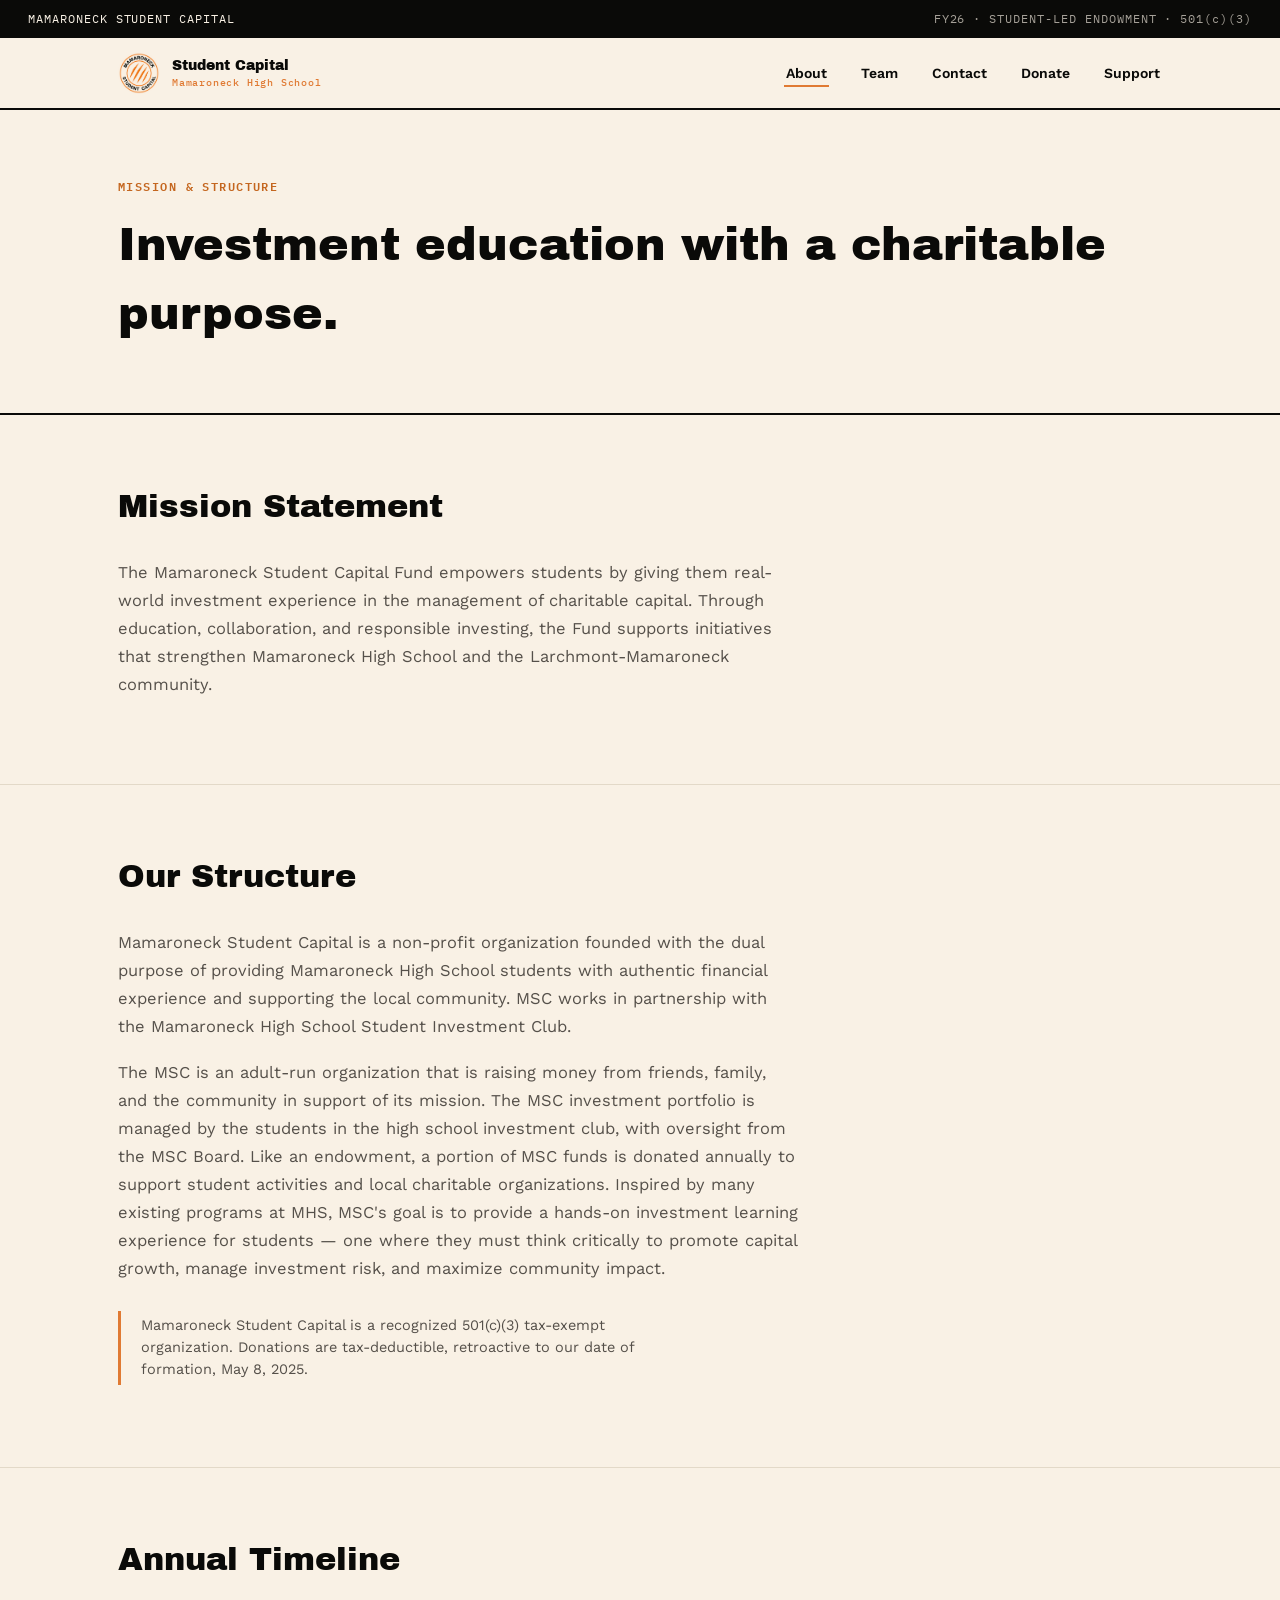
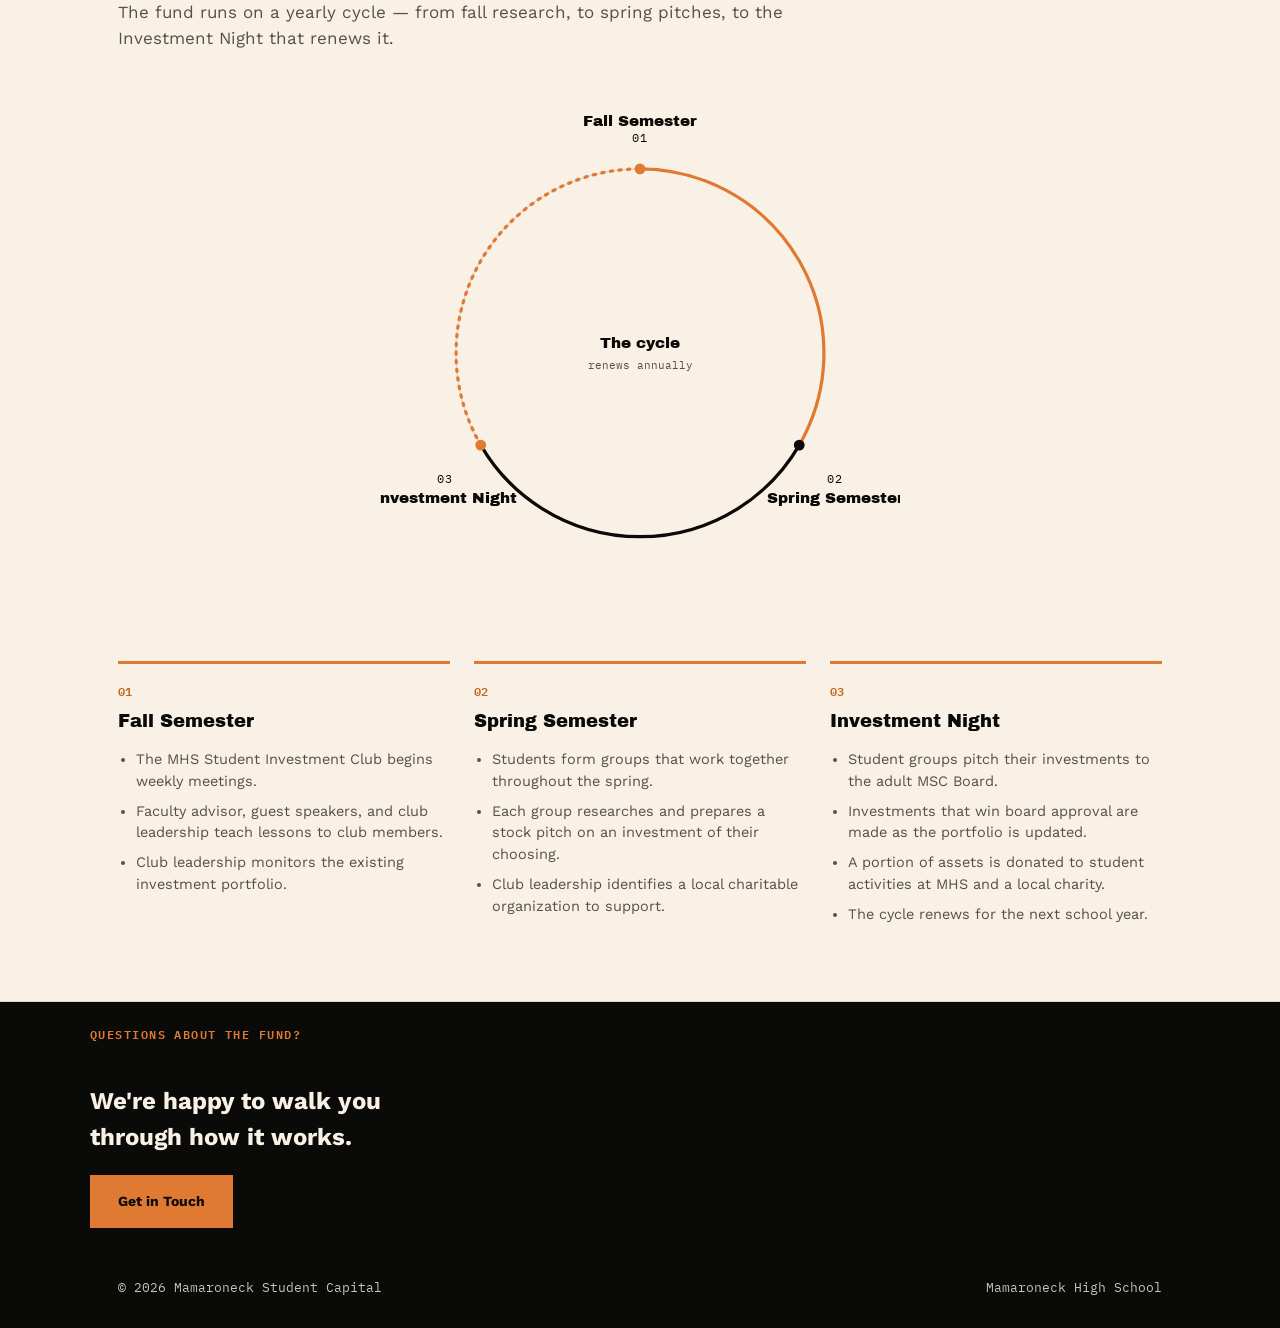
==== about.html @ 2d553e4a "Update 501(c)(3) status to approved The IRS application is no longer pending, so drop "Pending" from" ====
<!DOCTYPE html>
<html lang="en">
<head>
<meta charset="UTF-8" />
<meta name="viewport" content="width=device-width, initial-scale=1.0" />
<title>About | Mamaroneck Student Capital</title>
<meta name="description" content="Mamaroneck Student Capital's mission, structure, and annual cycle from fall research to the spring Investment Night." />
<link rel="icon" href="assets/img/logo/logo-black.png" />
<link rel="preconnect" href="https://fonts.googleapis.com" />
<link rel="preconnect" href="https://fonts.gstatic.com" crossorigin />
<link href="https://fonts.googleapis.com/css2?family=Archivo+Black&family=Work+Sans:wght@400;500;600;700&family=IBM+Plex+Mono:wght@500&display=swap" rel="stylesheet" />
<link rel="stylesheet" href="css/styles.css?v=1" />
</head>
<body>

<header class="site-header">
  <div class="ticker-band"><span>MAMARONECK STUDENT CAPITAL</span><span>FY26 &middot; STUDENT-LED ENDOWMENT &middot; 501(c)(3)</span></div>
  <nav class="nav">
    <a href="index.html" class="nav-brand">
      <img src="assets/img/logo/logo-cream.png" alt="MSC logo" />
      <span class="wordmark">Student Capital<small>Mamaroneck High School</small></span>
    </a>
    <ul class="nav-links" id="navLinks">
      <li><a href="about.html">About</a></li>
      <li><a href="team.html">Team</a></li>
      <li><a href="contact.html">Contact</a></li>
      <li><a href="donate.html">Donate</a></li>
      <li><a href="support.html">Support</a></li>
    </ul>
    <button class="nav-toggle" id="navToggle" aria-label="Toggle menu">
      <span></span><span></span><span></span>
    </button>
  </nav>
</header>

<main>

  <div class="page-header">
    <div class="wrap">
      <span class="eyebrow">Mission &amp; Structure</span>
      <h1>Investment education with a charitable purpose.</h1>
    </div>
  </div>

  <section class="section">
    <div class="wrap">
      <h2>Mission Statement</h2>
      <div class="prose"><p id="missionStatement"></p></div>
    </div>
  </section>

  <section class="section">
    <div class="wrap">
      <h2>Our Structure</h2>
      <div class="prose" id="missionStructure"></div>
      <p class="callout" id="taxNote"></p>
    </div>
  </section>

  <section class="section">
    <div class="wrap">
      <h2>Annual Timeline</h2>
      <p class="section-lede">The fund runs on a yearly cycle &mdash; from fall research, to spring pitches, to the Investment Night that renews it.</p>

      <div class="cycle-wrap">
        <svg viewBox="0 0 480 480" xmlns="http://www.w3.org/2000/svg" role="img" aria-label="Annual cycle diagram: Fall Semester, Spring Semester, Investment Night">
          <circle cx="240" cy="240" r="170" fill="none" stroke="#E3D9C8" stroke-width="1.5"/>
          <path d="M 240 70 A 170 170 0 0 1 387 325" fill="none" stroke="#E07A33" stroke-width="3"/>
          <path d="M 387 325 A 170 170 0 0 1 93 325" fill="none" stroke="#0A0A08" stroke-width="3"/>
          <path d="M 93 325 A 170 170 0 0 1 240 70" fill="none" stroke="#E07A33" stroke-width="3" stroke-dasharray="2 6" stroke-linecap="round"/>

          <circle cx="240" cy="70" r="5" fill="#E07A33"/>
          <circle cx="387" cy="325" r="5" fill="#0A0A08"/>
          <circle cx="93" cy="325" r="5" fill="#E07A33"/>

          <text x="240" y="45" text-anchor="middle" class="cycle-label">01</text>
          <text x="240" y="30" text-anchor="middle" class="cycle-title" data-cycle-label="0">Fall Semester</text>

          <text x="420" y="360" text-anchor="middle" class="cycle-label">02</text>
          <text x="420" y="378" text-anchor="middle" class="cycle-title" data-cycle-label="1">Spring Semester</text>

          <text x="60" y="360" text-anchor="middle" class="cycle-label">03</text>
          <text x="60" y="378" text-anchor="middle" class="cycle-title" data-cycle-label="2">Investment Night</text>

          <text x="240" y="235" text-anchor="middle" class="cycle-title" font-size="13">The cycle</text>
          <text x="240" y="255" text-anchor="middle" class="cycle-sub">renews annually</text>
        </svg>
      </div>

      <div class="timeline-detail" id="timelineDetail"></div>
    </div>
  </section>

  <section class="section--dark">
    <div class="wrap" style="padding:20px 0;">
      <span class="eyebrow">Questions about the fund?</span>
      <h2 style="max-width:22ch;">We're happy to walk you through how it works.</h2>
      <div class="hero-actions" style="margin-top:10px;">
        <a href="contact.html" class="btn" style="background:var(--orange); border-color:var(--orange); color:var(--ink);">Get in Touch</a>
      </div>
    </div>
  </section>

</main>

<footer class="site-footer">
  <div class="wrap footer-row">
    <span>&copy; <span id="year"></span> Mamaroneck Student Capital</span>
    <span>Mamaroneck High School</span>
  </div>
</footer>

<script src="js/data.js?v=1"></script>
<script src="js/main.js?v=1"></script>
</body>
</html>
---- css/styles.css ----
/* Mamaroneck Student Capital — design system
   Palette sampled from the club's own logo (claw-mark mark). */

:root {
  --cream: #F9F1E5;
  --paper: #FFFDF8;
  --ink: #0A0A08;
  --ink-soft: #55504A;
  --orange: #E07A33;
  --orange-dark: #C4661F;
  --rule: #E3D9C8;

  --font-display: 'Archivo Black', sans-serif;
  --font-body: 'Work Sans', sans-serif;
  --font-mono: 'IBM Plex Mono', monospace;

  --wrap: 1100px;
}

* { box-sizing: border-box; }

html { scroll-behavior: smooth; }

body {
  margin: 0;
  background: var(--cream);
  color: var(--ink);
  font-family: var(--font-body);
  line-height: 1.5;
  -webkit-font-smoothing: antialiased;
}

img { max-width: 100%; display: block; }

a { color: inherit; }

.wrap {
  max-width: var(--wrap);
  margin: 0 auto;
  padding: 0 28px;
}

:focus-visible {
  outline: 3px solid var(--orange);
  outline-offset: 2px;
}

@media (prefers-reduced-motion: reduce) {
  * { animation-duration: 0.001ms !important; transition-duration: 0.001ms !important; }
}

/* ---------- Ticker band ---------- */
.ticker-band {
  background: var(--ink);
  color: var(--cream);
  font-family: var(--font-mono);
  font-size: 12px;
  letter-spacing: 0.08em;
  padding: 10px 28px;
  display: flex;
  justify-content: space-between;
  gap: 16px;
}

@media (max-width: 640px) {
  .ticker-band {
    flex-direction: column;
    gap: 4px;
    font-size: 10.5px;
    padding: 10px 20px;
  }
}
.ticker-band span:last-child { opacity: 0.65; }

/* ---------- Header / nav ---------- */
.site-header {
  border-bottom: 2px solid var(--ink);
  background: var(--cream);
  position: sticky;
  top: 0;
  z-index: 50;
}
.nav {
  max-width: var(--wrap);
  margin: 0 auto;
  padding: 14px 28px;
  display: flex;
  align-items: center;
  justify-content: space-between;
}
.nav-brand {
  display: flex;
  align-items: center;
  gap: 12px;
  text-decoration: none;
  color: var(--ink);
}
.nav-brand img {
  height: 42px;
  width: 42px;
  border-radius: 50%;
}
.nav-brand .wordmark {
  font-family: var(--font-display);
  font-size: 14px;
  line-height: 1.25;
}
.nav-brand .wordmark small {
  display: block;
  font-family: var(--font-mono);
  font-weight: 500;
  font-size: 10px;
  letter-spacing: 0.08em;
  color: var(--orange);
  margin-top: 2px;
}
.nav-links {
  list-style: none;
  display: flex;
  gap: 30px;
  margin: 0;
  padding: 0;
}
.nav-links a {
  text-decoration: none;
  font-weight: 600;
  font-size: 14px;
  color: var(--ink);
  padding: 4px 2px;
  border-bottom: 2px solid transparent;
}
.nav-links a:hover,
.nav-links a.is-active {
  border-bottom-color: var(--orange);
}
.nav-toggle {
  display: none;
  flex-direction: column;
  gap: 5px;
  background: none;
  border: none;
  cursor: pointer;
  padding: 6px;
}
.nav-toggle span {
  width: 24px;
  height: 2px;
  background: var(--ink);
}

@media (max-width: 780px) {
  .nav-links {
    position: absolute;
    top: 100%;
    left: 0;
    right: 0;
    background: var(--cream);
    border-bottom: 2px solid var(--ink);
    flex-direction: column;
    gap: 0;
    display: none;
  }
  .nav-links.is-open { display: flex; }
  .nav-links li { border-top: 1px solid var(--rule); }
  .nav-links a { display: block; padding: 16px 28px; }
  .nav-toggle { display: flex; }
}

/* ---------- Buttons ---------- */
.btn {
  display: inline-block;
  font-family: var(--font-body);
  font-weight: 700;
  font-size: 14px;
  padding: 14px 26px;
  border: 2px solid var(--ink);
  text-decoration: none;
  cursor: pointer;
  background: transparent;
  color: var(--ink);
}
.btn--primary { background: var(--ink); color: var(--cream); }
.btn--primary:hover { background: var(--orange-dark); border-color: var(--orange-dark); }
.btn--outline:hover { background: var(--ink); color: var(--cream); }

/* ---------- Hero ---------- */
.hero {
  position: relative;
  overflow: hidden;
  border-bottom: 2px solid var(--ink);
  padding: 90px 0 70px;
}
.claw-accent {
  position: absolute;
  top: -60px;
  right: -20px;
  width: 360px;
  opacity: 0.12;
  transform: rotate(6deg);
  pointer-events: none;
}
.hero-inner { position: relative; z-index: 1; }
.eyebrow {
  font-family: var(--font-mono);
  font-size: 12px;
  font-weight: 600;
  letter-spacing: 0.12em;
  text-transform: uppercase;
  color: var(--orange-dark);
  display: inline-block;
  margin-bottom: 20px;
}
.hero h1 {
  font-family: var(--font-display);
  font-weight: 400;
  font-size: clamp(34px, 5vw, 60px);
  line-height: 1.05;
  max-width: 16ch;
  margin: 0 0 22px;
}
.hero h1 .hl { color: var(--orange); }
.hero .lede {
  font-size: 19px;
  max-width: 50ch;
  color: var(--ink-soft);
  margin: 0 0 34px;
}
.hero-actions { display: flex; gap: 14px; flex-wrap: wrap; }

/* ---------- Sections ---------- */
.section { padding: 68px 0; border-bottom: 1px solid var(--rule); }
.section:last-of-type { border-bottom: none; }
.section--dark { background: var(--ink); color: var(--cream); border-bottom: none; }
.section--dark .eyebrow { color: var(--orange); }
.section h2 {
  font-family: var(--font-display);
  font-weight: 400;
  font-size: clamp(24px, 3vw, 32px);
  margin: 0 0 28px;
}
.section .section-lede {
  font-size: 17px;
  color: var(--ink-soft);
  max-width: 62ch;
  margin: -12px 0 32px;
}
.section--dark .section-lede { color: #d8d2c8; }

.prose p { font-size: 16.5px; line-height: 1.7; color: var(--ink-soft); max-width: 68ch; }
.prose p + p { margin-top: 18px; }

.callout {
  border-left: 3px solid var(--orange);
  padding: 4px 0 4px 20px;
  font-size: 14.5px;
  color: var(--ink-soft);
  max-width: 62ch;
  margin-top: 28px;
}

/* Page header banner (non-home pages) */
.page-header {
  padding: 64px 0 48px;
  border-bottom: 2px solid var(--ink);
}
.page-header .eyebrow { margin-bottom: 16px; }
.page-header h1 {
  font-family: var(--font-display);
  font-weight: 400;
  font-size: clamp(30px, 4vw, 46px);
  margin: 0 0 16px;
}
.page-header p { font-size: 17px; color: var(--ink-soft); max-width: 60ch; margin: 0; }

/* ---------- Highlight cards (home) ---------- */
.highlights {
  display: grid;
  grid-template-columns: repeat(3, 1fr);
  gap: 20px;
}
.highlight-card {
  border: 2px solid var(--ink);
  background: var(--paper);
  padding: 26px;
}
.highlight-card .no {
  font-family: var(--font-mono);
  font-size: 12px;
  color: var(--orange-dark);
  font-weight: 600;
  margin-bottom: 14px;
  display: block;
}
.highlight-card h3 { font-family: var(--font-display); font-weight: 400; font-size: 17px; margin: 0 0 10px; }
.highlight-card p { font-size: 14.5px; color: var(--ink-soft); margin: 0; }

@media (max-width: 780px) {
  .highlights { grid-template-columns: 1fr; }
}

/* ---------- Annual cycle diagram (signature element) ---------- */
.cycle-wrap { display: flex; justify-content: center; padding: 10px 0 4px; }
.cycle-wrap svg { width: 100%; max-width: 520px; height: auto; }
.cycle-label { font-family: var(--font-mono); font-size: 11px; letter-spacing: 0.05em; fill: var(--ink); }
.cycle-title { font-family: var(--font-display); font-size: 14px; font-weight: 400; fill: var(--ink); }
.cycle-sub { font-family: var(--font-mono); font-size: 10px; fill: var(--ink-soft); }

.timeline-detail {
  display: grid;
  grid-template-columns: repeat(3, 1fr);
  gap: 24px;
  margin-top: 44px;
}
.timeline-phase {
  border-top: 3px solid var(--orange);
  padding-top: 18px;
}
.timeline-phase .no {
  font-family: var(--font-mono);
  font-size: 12px;
  color: var(--orange-dark);
  font-weight: 600;
}
.timeline-phase h3 {
  font-family: var(--font-display);
  font-weight: 400;
  font-size: 18px;
  margin: 8px 0 14px;
}
.timeline-phase ul { margin: 0; padding-left: 18px; }
.timeline-phase li {
  font-size: 14.5px;
  color: var(--ink-soft);
  margin-bottom: 8px;
  line-height: 1.5;
}

@media (max-width: 780px) {
  .timeline-detail { grid-template-columns: 1fr; }
}

/* ---------- Team ---------- */
.advisor-card {
  display: grid;
  grid-template-columns: auto 1fr;
  gap: 28px;
  border: 2px solid var(--ink);
  background: var(--paper);
  padding: 30px;
  align-items: start;
}
.advisor-card .avatar {
  width: 84px;
  height: 84px;
  border-radius: 50%;
  background: var(--ink);
  color: var(--cream);
  display: flex;
  align-items: center;
  justify-content: center;
  font-family: var(--font-display);
  font-size: 24px;
}
.advisor-card h3 { font-family: var(--font-display); font-weight: 400; font-size: 20px; margin: 0 0 4px; }
.advisor-card .role { font-family: var(--font-mono); font-size: 12px; color: var(--orange-dark); font-weight: 600; margin-bottom: 14px; }
.advisor-card p { font-size: 15px; color: var(--ink-soft); line-height: 1.65; margin: 0; }
.advisor-card .email { margin-top: 14px; font-size: 14px; }
.advisor-card .email a { color: var(--orange-dark); font-weight: 600; text-decoration: none; }

@media (max-width: 600px) {
  .advisor-card { grid-template-columns: 1fr; }
}

.group-label {
  font-family: var(--font-mono);
  font-size: 12px;
  letter-spacing: 0.08em;
  text-transform: uppercase;
  color: var(--orange-dark);
  font-weight: 600;
  margin: 0 0 16px;
}

.leader-grid {
  display: grid;
  grid-template-columns: repeat(3, 1fr);
  gap: 18px;
  margin-bottom: 48px;
}
.leader-card {
  border: 2px solid var(--ink);
  background: var(--paper);
  padding: 20px;
}
.leader-card .no { font-family: var(--font-mono); font-size: 11px; color: var(--orange-dark); font-weight: 600; }
.leader-card h4 { font-family: var(--font-display); font-weight: 400; font-size: 16px; margin: 8px 0 4px; }
.leader-card .role { font-size: 12.5px; color: var(--ink-soft); font-weight: 600; }

@media (max-width: 780px) {
  .leader-grid { grid-template-columns: 1fr 1fr; }
}
@media (max-width: 480px) {
  .leader-grid { grid-template-columns: 1fr; }
}

.member-list {
  columns: 3;
  column-gap: 32px;
  list-style: none;
  margin: 0;
  padding: 0;
}
.member-list li {
  font-size: 14.5px;
  padding: 9px 0;
  border-bottom: 1px solid var(--rule);
  break-inside: avoid;
}

@media (max-width: 780px) {
  .member-list { columns: 2; }
}
@media (max-width: 480px) {
  .member-list { columns: 1; }
}

.roster-note {
  font-family: var(--font-mono);
  font-size: 12px;
  color: var(--ink-soft);
  margin-top: 20px;
}

/* ---------- Donate placeholder ---------- */
.donate-box {
  border: 2px dashed var(--orange-dark);
  background: var(--paper);
  padding: 34px;
  text-align: left;
  max-width: 560px;
}
.donate-box .tag {
  font-family: var(--font-mono);
  font-size: 11px;
  letter-spacing: 0.08em;
  text-transform: uppercase;
  color: var(--orange-dark);
  font-weight: 600;
  display: block;
  margin-bottom: 12px;
}
.donate-box h3 { font-family: var(--font-display); font-weight: 400; font-size: 19px; margin: 0 0 12px; }
.donate-box p { font-size: 15px; color: var(--ink-soft); margin: 0 0 20px; }

/* ---------- Contact ---------- */
.contact-block {
  border: 2px solid var(--ink);
  background: var(--paper);
  padding: 30px;
  max-width: 480px;
}
.contact-block .label {
  font-family: var(--font-mono);
  font-size: 11px;
  letter-spacing: 0.08em;
  text-transform: uppercase;
  color: var(--orange-dark);
  font-weight: 600;
}
.contact-block .value {
  font-family: var(--font-display);
  font-weight: 400;
  font-size: 19px;
  margin: 8px 0 22px;
  word-break: break-word;
}
.contact-block .value a { text-decoration: none; color: var(--ink); }
.contact-block .value a:hover { color: var(--orange-dark); }

/* ---------- Footer ---------- */
.site-footer {
  background: var(--ink);
  color: var(--cream);
  padding: 30px 0;
}
.footer-row {
  display: flex;
  justify-content: space-between;
  align-items: center;
  flex-wrap: wrap;
  gap: 10px;
  font-size: 13px;
  font-family: var(--font-mono);
  opacity: 0.8;
}
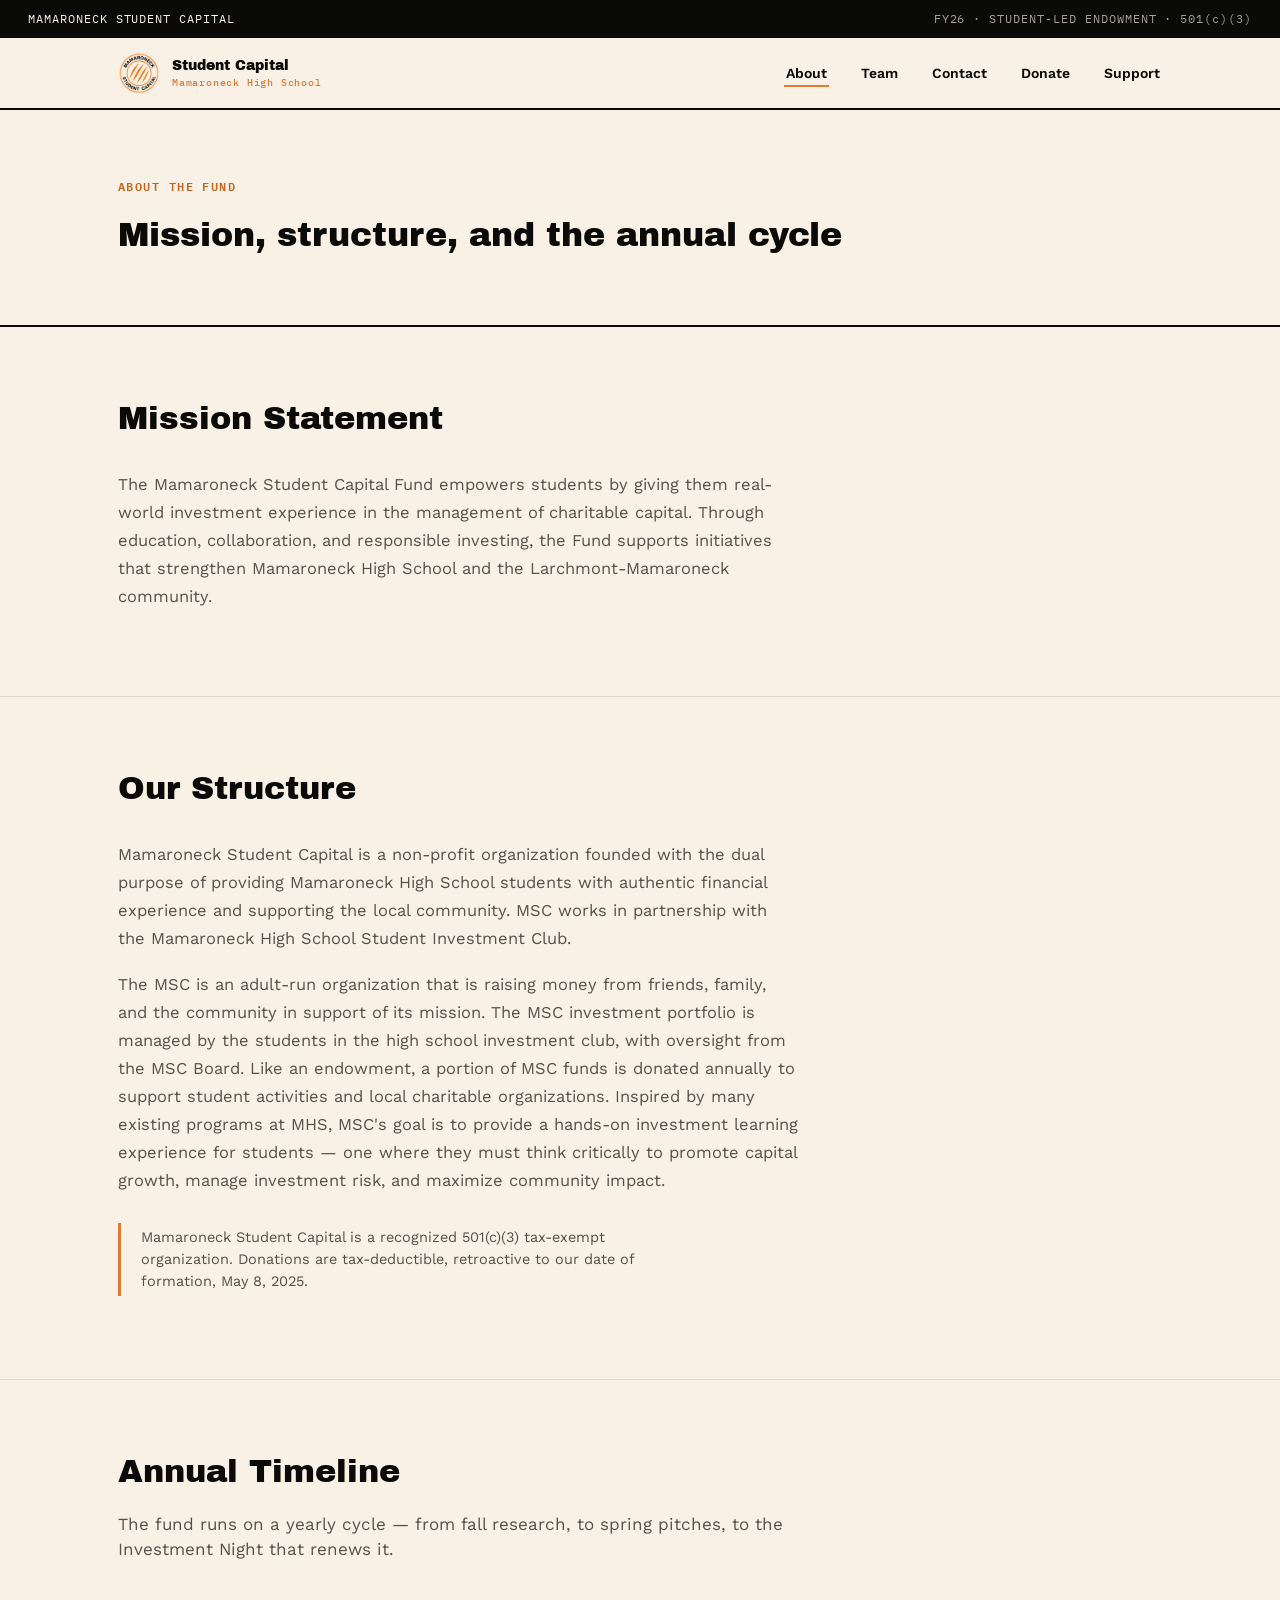
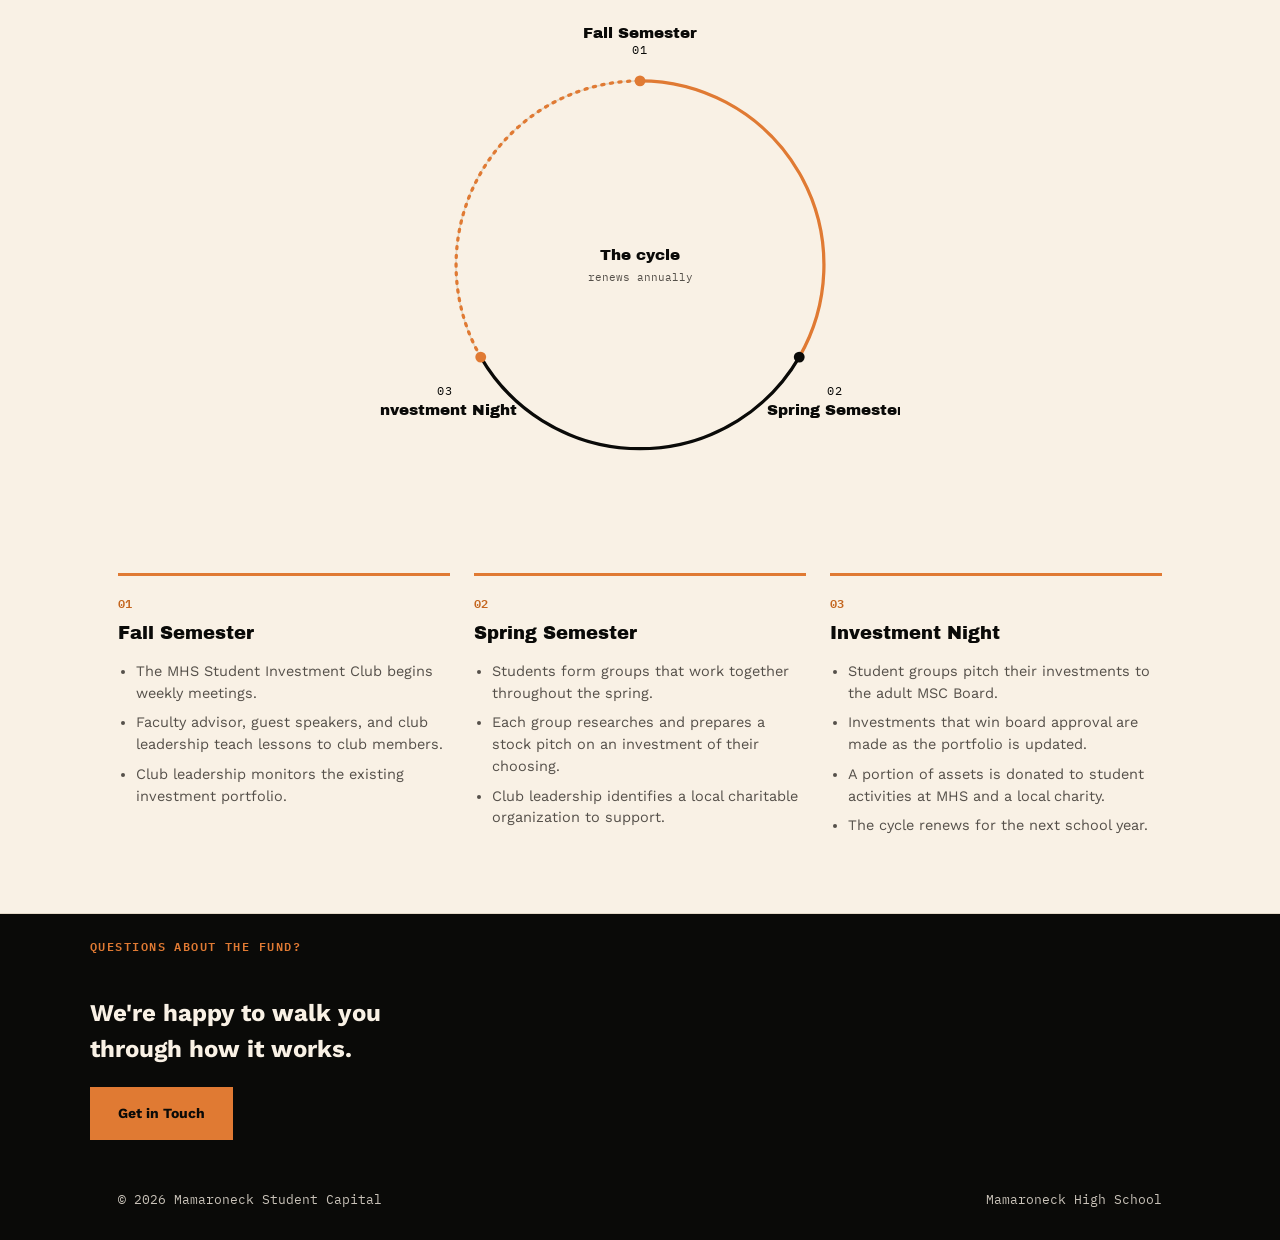
==== commit a8258626: "Rework page-header headlines, fix wrap to two lines Replaced the generic benefit-statement slogans o" ====
--- a/about.html
+++ b/about.html
@@ -37,8 +37,8 @@
 
   <div class="page-header">
     <div class="wrap">
-      <span class="eyebrow">Mission &amp; Structure</span>
-      <h1>Investment education with a charitable purpose.</h1>
+      <span class="eyebrow">About the Fund</span>
+      <h1>Mission, structure, and the annual cycle</h1>
     </div>
   </div>
 
--- a/css/styles.css
+++ b/css/styles.css
@@ -267,8 +267,13 @@
 .page-header h1 {
   font-family: var(--font-display);
   font-weight: 400;
-  font-size: clamp(30px, 4vw, 46px);
+  font-size: clamp(24px, 2.6vw, 34px);
+  white-space: nowrap;
   margin: 0 0 16px;
+}
+
+@media (max-width: 640px) {
+  .page-header h1 { white-space: normal; }
 }
 .page-header p { font-size: 17px; color: var(--ink-soft); max-width: 60ch; margin: 0; }
 
@@ -381,26 +386,114 @@
   margin: 0 0 16px;
 }
 
-.leader-grid {
-  display: grid;
-  grid-template-columns: repeat(3, 1fr);
-  gap: 18px;
-  margin-bottom: 48px;
-}
-.leader-card {
+/* ---------- Org chart ---------- */
+.org-chart {
+  display: flex;
+  flex-direction: column;
+  align-items: center;
+  padding: 10px 0 20px;
+}
+.org-tier {
+  display: flex;
+  justify-content: center;
+  gap: 26px;
+  flex-wrap: wrap;
+  width: fit-content;
+  max-width: 100%;
+  margin: 0 auto;
+  position: relative;
+}
+.org-tier--trunk { padding-bottom: 36px; }
+.org-tier--trunk::after {
+  content: "";
+  position: absolute;
+  bottom: 0;
+  left: 50%;
+  width: 2px;
+  height: 36px;
+  background: var(--ink);
+  transform: translateX(-1px);
+}
+.org-tier--branch { border-top: 2px solid var(--ink); padding-top: 36px; }
+.org-tier--branch .org-node { position: relative; }
+.org-tier--branch .org-node::before {
+  content: "";
+  position: absolute;
+  top: -36px;
+  left: 50%;
+  width: 2px;
+  height: 36px;
+  background: var(--ink);
+  transform: translateX(-1px);
+}
+
+.org-node {
   border: 2px solid var(--ink);
   background: var(--paper);
-  padding: 20px;
-}
-.leader-card .no { font-family: var(--font-mono); font-size: 11px; color: var(--orange-dark); font-weight: 600; }
-.leader-card h4 { font-family: var(--font-display); font-weight: 400; font-size: 16px; margin: 8px 0 4px; }
-.leader-card .role { font-size: 12.5px; color: var(--ink-soft); font-weight: 600; }
-
-@media (max-width: 780px) {
-  .leader-grid { grid-template-columns: 1fr 1fr; }
-}
-@media (max-width: 480px) {
-  .leader-grid { grid-template-columns: 1fr; }
+  padding: 18px 16px;
+  width: 168px;
+  text-align: center;
+}
+.org-node--advisor { width: 184px; }
+.org-node--group { width: 200px; text-align: left; }
+
+.org-avatar {
+  width: 68px;
+  height: 68px;
+  border-radius: 50%;
+  background: var(--ink);
+  color: var(--cream);
+  display: flex;
+  align-items: center;
+  justify-content: center;
+  font-family: var(--font-display);
+  font-size: 18px;
+  overflow: hidden;
+  margin: 0 auto 12px;
+}
+.org-node--group .org-avatar { display: none; }
+.org-avatar img { width: 100%; height: 100%; object-fit: cover; }
+
+.org-node h4 { font-family: var(--font-display); font-weight: 400; font-size: 15px; margin: 0 0 5px; }
+.org-role {
+  font-family: var(--font-mono);
+  font-size: 11px;
+  color: var(--orange-dark);
+  font-weight: 600;
+  text-transform: uppercase;
+  letter-spacing: 0.04em;
+}
+.org-node--group .org-role { display: block; margin-bottom: 10px; }
+
+.org-member-list { list-style: none; margin: 0; padding: 0; }
+.org-member-list li {
+  font-size: 13.5px;
+  padding: 5px 0;
+  border-top: 1px solid var(--rule);
+}
+.org-member-list li:first-child { border-top: none; }
+
+@media (max-width: 700px) {
+  .org-tier,
+  .org-tier--branch,
+  .org-tier--trunk {
+    flex-direction: column;
+    align-items: center;
+    border-top: none;
+    padding-top: 0;
+    padding-bottom: 20px;
+    gap: 20px;
+  }
+  .org-tier--trunk::after,
+  .org-tier--branch .org-node::before {
+    display: none;
+  }
+  .org-node,
+  .org-node--advisor,
+  .org-node--group {
+    width: 100%;
+    max-width: 280px;
+  }
 }
 
 .member-list {
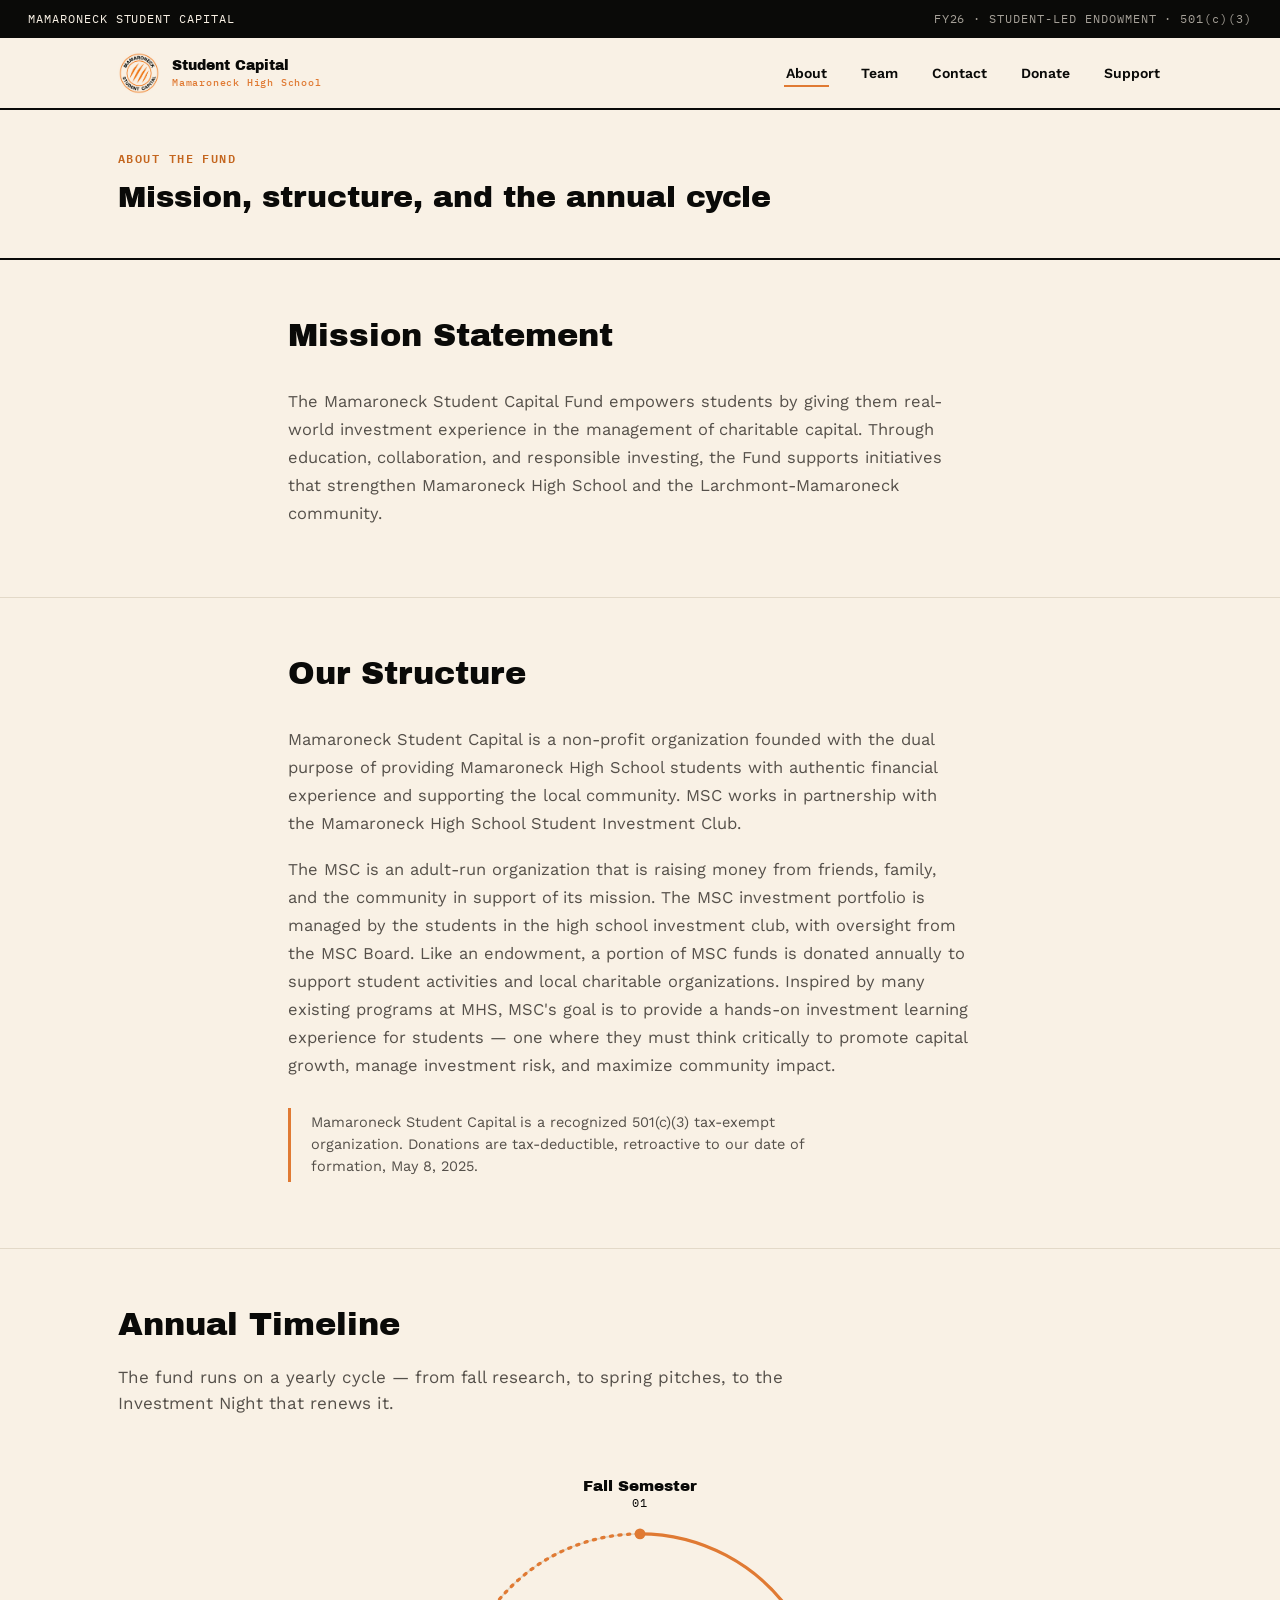
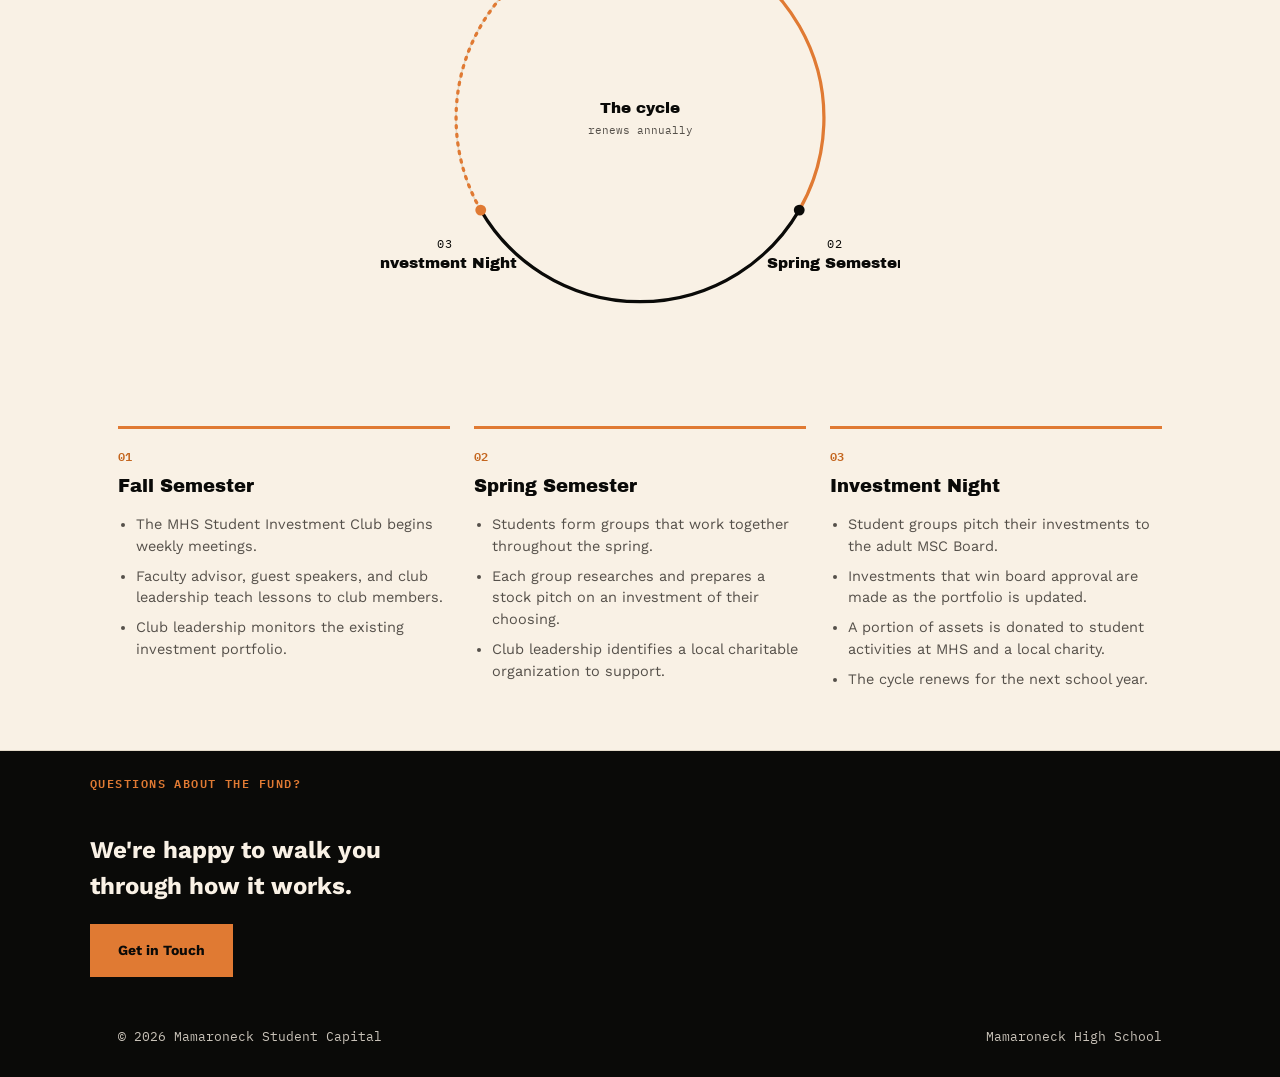
==== commit 93f60505: "Reduce dead space: narrow text columns, tighten vertical rhythm The real problem behind the "dead sp" ====
--- a/about.html
+++ b/about.html
@@ -43,14 +43,14 @@
   </div>
 
   <section class="section">
-    <div class="wrap">
+    <div class="wrap wrap--narrow">
       <h2>Mission Statement</h2>
       <div class="prose"><p id="missionStatement"></p></div>
     </div>
   </section>
 
   <section class="section">
-    <div class="wrap">
+    <div class="wrap wrap--narrow">
       <h2>Our Structure</h2>
       <div class="prose" id="missionStructure"></div>
       <p class="callout" id="taxNote"></p>
--- a/css/styles.css
+++ b/css/styles.css
@@ -39,6 +39,7 @@
   margin: 0 auto;
   padding: 0 28px;
 }
+.wrap--narrow { max-width: 760px; }
 
 :focus-visible {
   outline: 3px solid var(--orange);
@@ -188,7 +189,7 @@
   position: relative;
   overflow: hidden;
   border-bottom: 2px solid var(--ink);
-  padding: 90px 0 70px;
+  padding: 68px 0 56px;
 }
 .claw-accent {
   position: absolute;
@@ -228,7 +229,7 @@
 .hero-actions { display: flex; gap: 14px; flex-wrap: wrap; }
 
 /* ---------- Sections ---------- */
-.section { padding: 68px 0; border-bottom: 1px solid var(--rule); }
+.section { padding: 52px 0; border-bottom: 1px solid var(--rule); }
 .section:last-of-type { border-bottom: none; }
 .section--dark { background: var(--ink); color: var(--cream); border-bottom: none; }
 .section--dark .eyebrow { color: var(--orange); }
@@ -260,16 +261,16 @@
 
 /* Page header banner (non-home pages) */
 .page-header {
-  padding: 64px 0 48px;
+  padding: 36px 0 28px;
   border-bottom: 2px solid var(--ink);
 }
-.page-header .eyebrow { margin-bottom: 16px; }
+.page-header .eyebrow { margin-bottom: 8px; }
 .page-header h1 {
   font-family: var(--font-display);
   font-weight: 400;
-  font-size: clamp(24px, 2.6vw, 34px);
+  font-size: clamp(22px, 2.4vw, 30px);
   white-space: nowrap;
-  margin: 0 0 16px;
+  margin: 0 0 10px;
 }
 
 @media (max-width: 640px) {
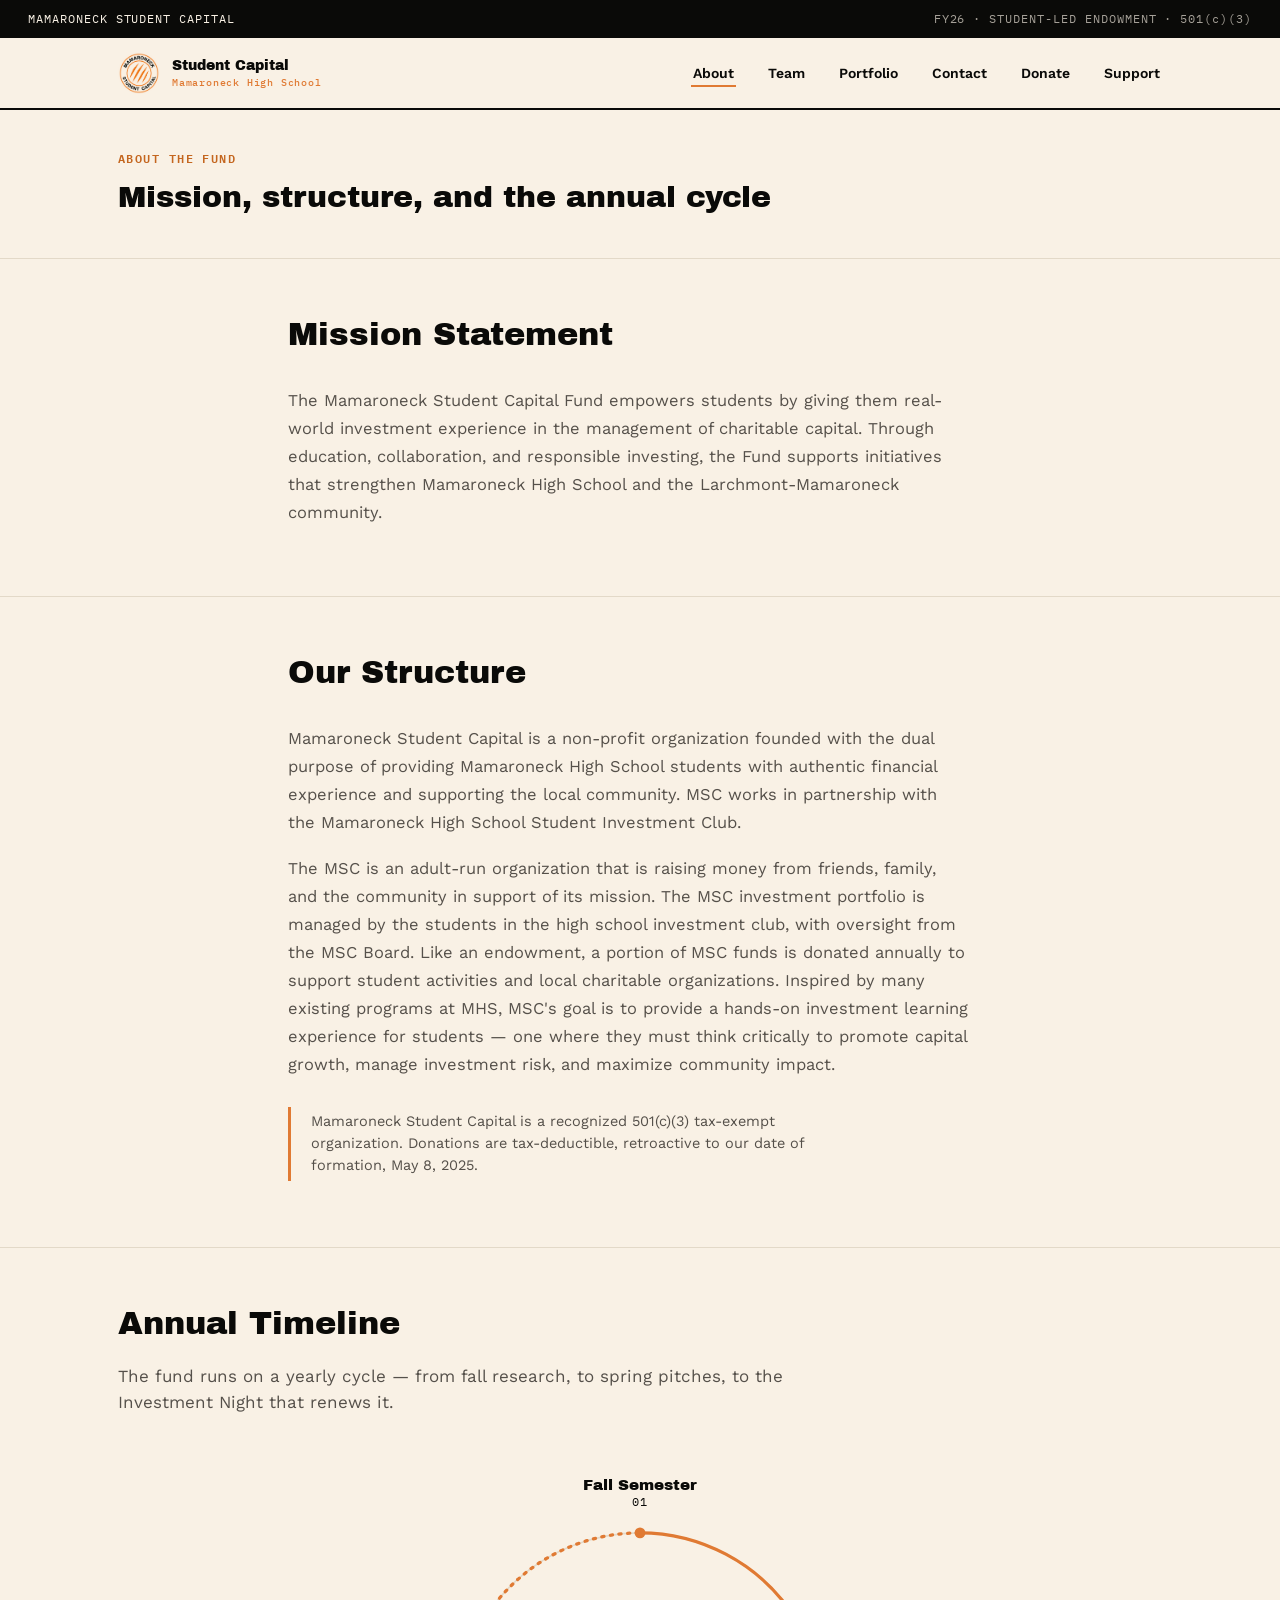
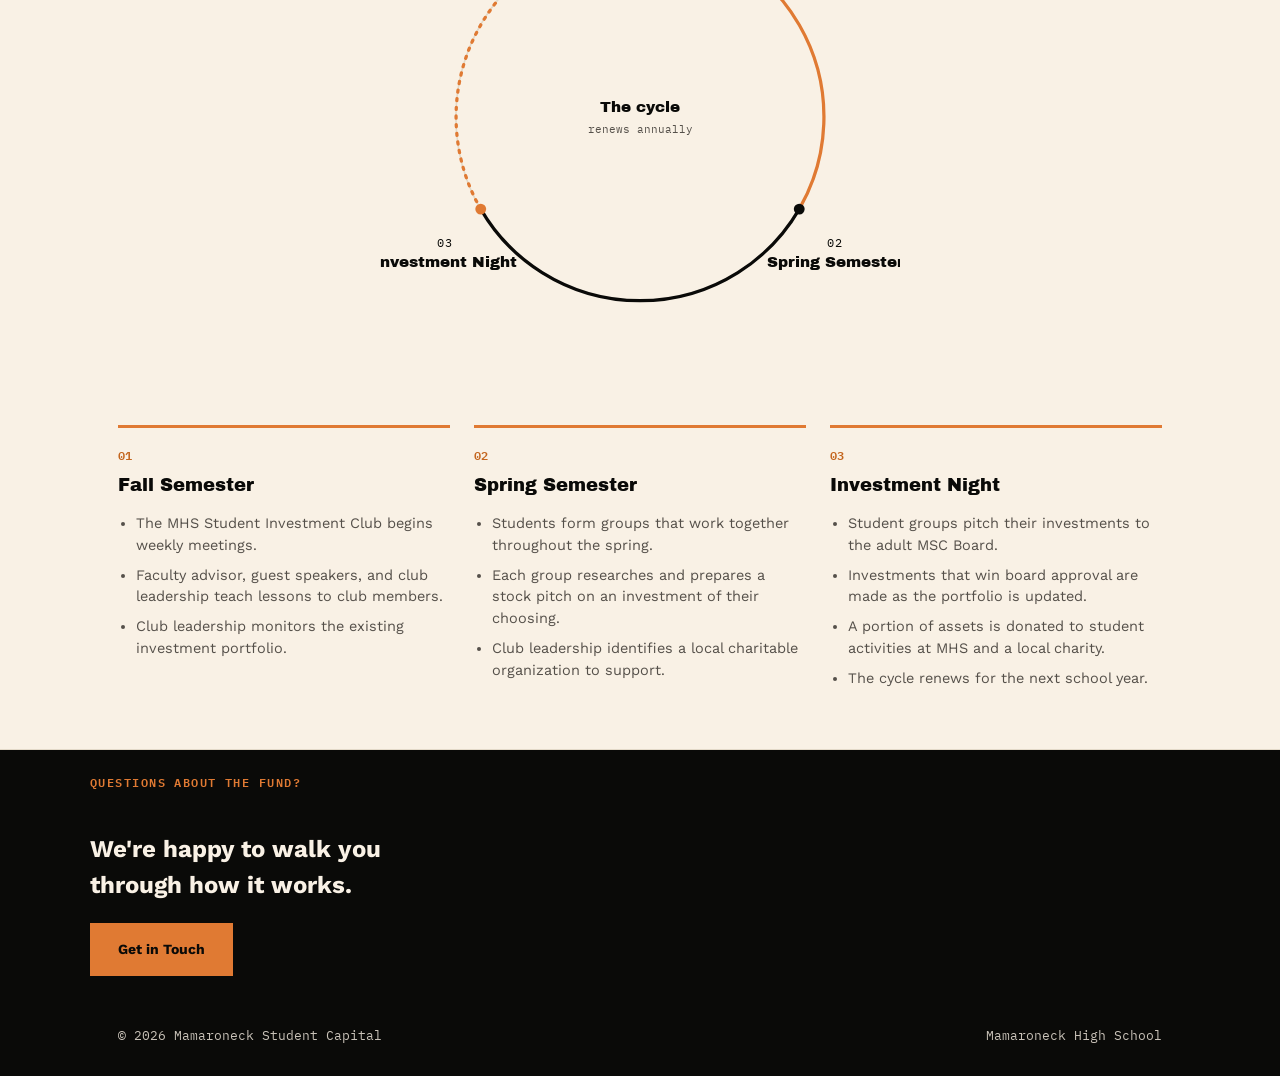
==== commit 7b4f321d: "Add Our Portfolio page: allocation donut, stats, and holdings table New portfolio.html, linked in na" ====
--- a/about.html
+++ b/about.html
@@ -23,6 +23,7 @@
     <ul class="nav-links" id="navLinks">
       <li><a href="about.html">About</a></li>
       <li><a href="team.html">Team</a></li>
+      <li><a href="portfolio.html">Portfolio</a></li>
       <li><a href="contact.html">Contact</a></li>
       <li><a href="donate.html">Donate</a></li>
       <li><a href="support.html">Support</a></li>
--- a/css/styles.css
+++ b/css/styles.css
@@ -9,6 +9,7 @@
   --orange: #E07A33;
   --orange-dark: #C4661F;
   --rule: #E3D9C8;
+  --negative: #A3432D;
 
   --font-display: 'Archivo Black', sans-serif;
   --font-body: 'Work Sans', sans-serif;
@@ -191,16 +192,28 @@
   border-bottom: 2px solid var(--ink);
   padding: 68px 0 56px;
 }
-.claw-accent {
-  position: absolute;
-  top: -60px;
-  right: -20px;
-  width: 360px;
-  opacity: 0.12;
-  transform: rotate(6deg);
-  pointer-events: none;
-}
-.hero-inner { position: relative; z-index: 1; }
+.hero-inner {
+  display: grid;
+  grid-template-columns: 1.15fr 0.85fr;
+  gap: 40px;
+  align-items: center;
+  position: relative;
+  z-index: 1;
+}
+.hero-mark {
+  display: flex;
+  justify-content: center;
+  align-items: center;
+}
+.hero-mark img {
+  width: 100%;
+  max-width: 380px;
+}
+
+@media (max-width: 860px) {
+  .hero-inner { grid-template-columns: 1fr; }
+  .hero-mark { display: none; }
+}
 .eyebrow {
   font-family: var(--font-mono);
   font-size: 12px;
@@ -214,10 +227,10 @@
 .hero h1 {
   font-family: var(--font-display);
   font-weight: 400;
-  font-size: clamp(34px, 5vw, 60px);
-  line-height: 1.05;
-  max-width: 16ch;
-  margin: 0 0 22px;
+  font-size: clamp(28px, 3.6vw, 46px);
+  line-height: 1.12;
+  max-width: 34ch;
+  margin: 0 0 18px;
 }
 .hero h1 .hl { color: var(--orange); }
 .hero .lede {
@@ -262,7 +275,7 @@
 /* Page header banner (non-home pages) */
 .page-header {
   padding: 36px 0 28px;
-  border-bottom: 2px solid var(--ink);
+  border-bottom: 1px solid var(--rule);
 }
 .page-header .eyebrow { margin-bottom: 8px; }
 .page-header h1 {
@@ -546,12 +559,46 @@
 .donate-box h3 { font-family: var(--font-display); font-weight: 400; font-size: 19px; margin: 0 0 12px; }
 .donate-box p { font-size: 15px; color: var(--ink-soft); margin: 0 0 20px; }
 
+/* ---------- Newsletter ---------- */
+.newsletter-grid {
+  display: grid;
+  grid-template-columns: repeat(3, 1fr);
+  gap: 20px;
+}
+.newsletter-card {
+  border: 2px solid var(--ink);
+  background: var(--paper);
+  padding: 24px;
+}
+.newsletter-card.is-empty {
+  border-style: dashed;
+  border-color: var(--orange-dark);
+}
+.newsletter-card .date {
+  font-family: var(--font-mono);
+  font-size: 12px;
+  font-weight: 600;
+  letter-spacing: 0.06em;
+  text-transform: uppercase;
+  color: var(--orange-dark);
+  display: block;
+  margin-bottom: 12px;
+}
+.newsletter-card.is-empty .date { color: var(--ink-soft); }
+.newsletter-card h3 { font-family: var(--font-display); font-weight: 400; font-size: 17px; margin: 0 0 16px; }
+.newsletter-card .btn { font-size: 13px; padding: 10px 18px; }
+
+@media (max-width: 780px) {
+  .newsletter-grid { grid-template-columns: 1fr; }
+}
+
 /* ---------- Contact ---------- */
 .contact-block {
   border: 2px solid var(--ink);
   background: var(--paper);
   padding: 30px;
   max-width: 480px;
+  margin: 0 auto;
 }
 .contact-block .label {
   font-family: var(--font-mono);
@@ -587,3 +634,112 @@
   font-family: var(--font-mono);
   opacity: 0.8;
 }
+
+/* ---------- Portfolio: summary stats ---------- */
+.stat-grid {
+  display: grid;
+  grid-template-columns: repeat(4, 1fr);
+  gap: 18px;
+}
+.stat-card {
+  border: 2px solid var(--ink);
+  background: var(--paper);
+  padding: 20px;
+}
+.stat-card .stat-label {
+  font-family: var(--font-mono);
+  font-size: 11px;
+  letter-spacing: 0.05em;
+  text-transform: uppercase;
+  color: var(--orange-dark);
+  font-weight: 600;
+  display: block;
+  margin-bottom: 10px;
+}
+.stat-card .stat-value {
+  font-family: var(--font-display);
+  font-weight: 400;
+  font-size: 24px;
+}
+.stat-card .stat-value.is-negative { color: var(--negative); }
+
+@media (max-width: 780px) {
+  .stat-grid { grid-template-columns: 1fr 1fr; }
+}
+@media (max-width: 480px) {
+  .stat-grid { grid-template-columns: 1fr; }
+}
+
+/* ---------- Portfolio: allocation donut ---------- */
+.portfolio-chart-wrap {
+  display: flex;
+  align-items: center;
+  gap: 48px;
+  flex-wrap: wrap;
+}
+.portfolio-donut {
+  position: relative;
+  width: 240px;
+  height: 240px;
+  border-radius: 50%;
+  flex-shrink: 0;
+}
+.portfolio-donut-center {
+  position: absolute;
+  inset: 22%;
+  border-radius: 50%;
+  background: var(--cream);
+  display: flex;
+  flex-direction: column;
+  align-items: center;
+  justify-content: center;
+  text-align: center;
+  padding: 8px;
+}
+.portfolio-donut-center .value { font-family: var(--font-display); font-size: 19px; line-height: 1.1; }
+.portfolio-donut-center .label {
+  font-family: var(--font-mono);
+  font-size: 10px;
+  color: var(--ink-soft);
+  margin-top: 4px;
+}
+
+.portfolio-legend { list-style: none; margin: 0; padding: 0; display: flex; flex-direction: column; gap: 12px; min-width: 220px; }
+.portfolio-legend li { display: flex; align-items: center; gap: 10px; font-size: 15px; }
+.portfolio-legend .swatch { width: 14px; height: 14px; flex-shrink: 0; border-radius: 2px; }
+.portfolio-legend .lbl { flex: 1; }
+.portfolio-legend .amt { color: var(--ink-soft); font-size: 13px; }
+.portfolio-legend .pct { font-family: var(--font-mono); font-size: 13px; font-weight: 600; min-width: 44px; text-align: right; }
+
+/* ---------- Portfolio: holdings table ---------- */
+.table-scroll { overflow-x: auto; }
+.portfolio-table { width: 100%; border-collapse: collapse; font-size: 14.5px; min-width: 620px; }
+.portfolio-table th {
+  text-align: left;
+  font-family: var(--font-mono);
+  font-size: 11px;
+  text-transform: uppercase;
+  letter-spacing: 0.05em;
+  color: var(--ink-soft);
+  font-weight: 600;
+  padding: 10px 14px;
+  border-bottom: 2px solid var(--ink);
+  white-space: nowrap;
+}
+.portfolio-table td {
+  padding: 14px;
+  border-bottom: 1px solid var(--rule);
+  vertical-align: top;
+}
+.portfolio-table .name { font-weight: 600; }
+.portfolio-table .thesis { font-size: 13px; color: var(--ink-soft); margin-top: 4px; }
+.portfolio-table .sector,
+.portfolio-table .entry { color: var(--ink-soft); white-space: nowrap; }
+.portfolio-table .ret {
+  font-family: var(--font-mono);
+  font-weight: 600;
+  text-align: right;
+  white-space: nowrap;
+}
+.portfolio-table .ret.is-negative { color: var(--negative); }
+.portfolio-table .ret.is-positive { color: var(--orange-dark); }
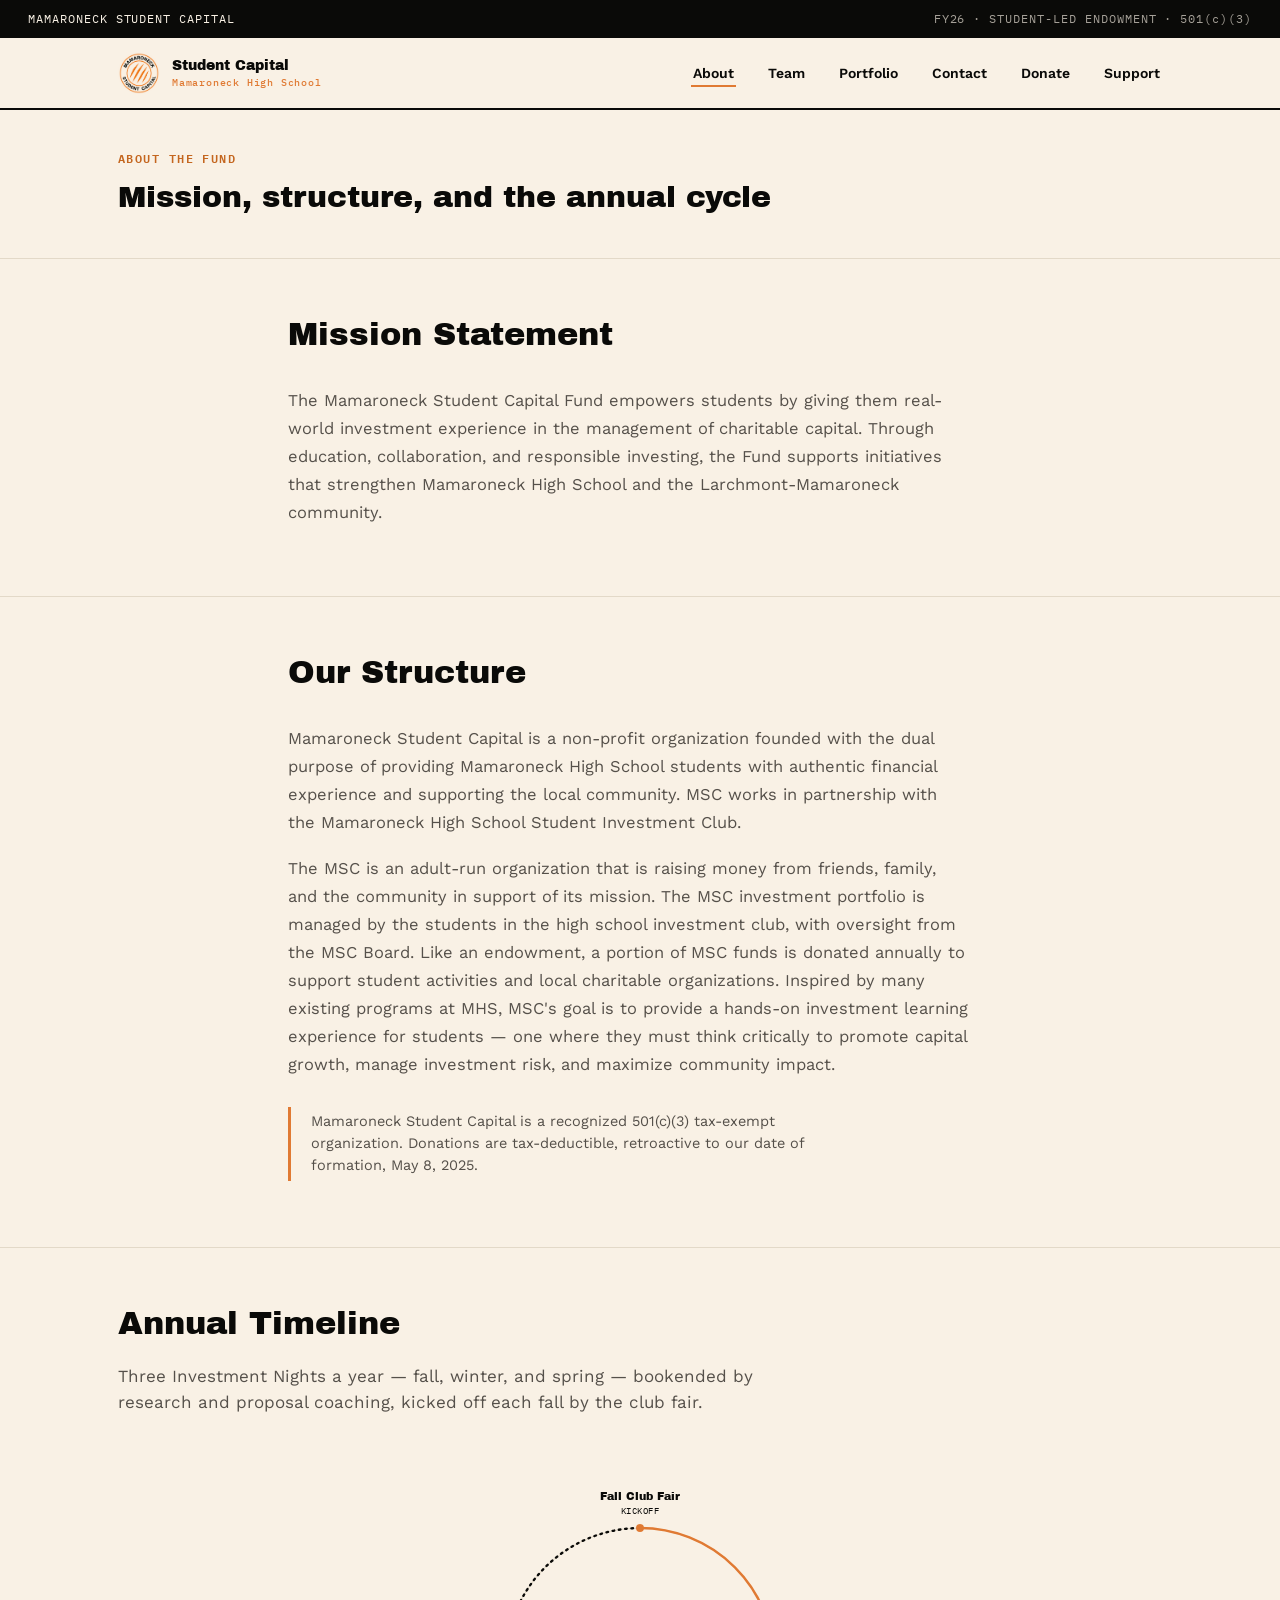
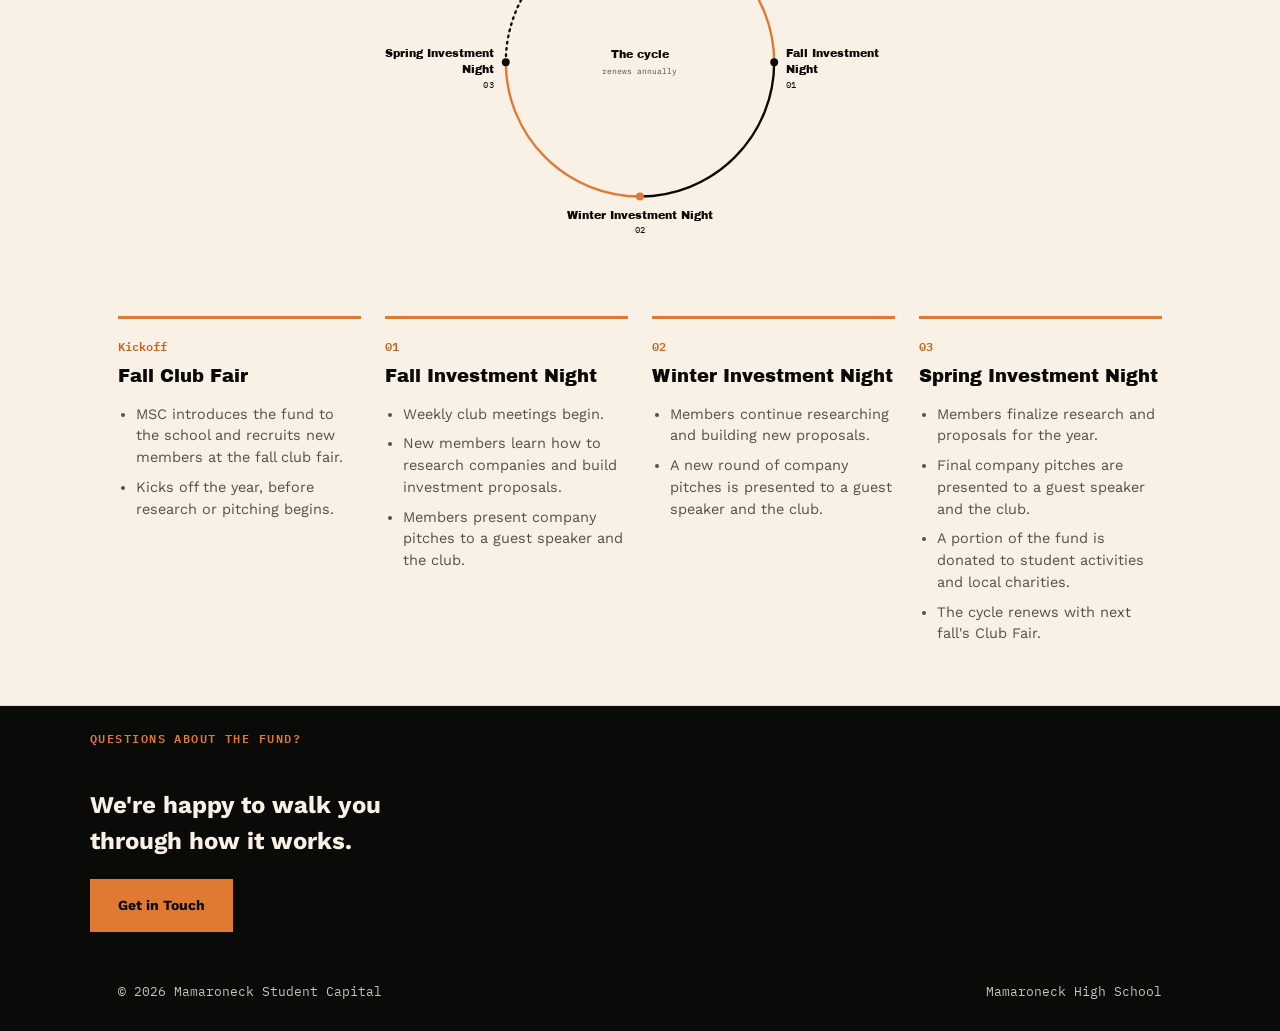
==== commit 1bf75a07: "Refine annual cycle diagram: 4 events instead of 3, fix label clipping Updated to match the club's r" ====
--- a/about.html
+++ b/about.html
@@ -61,30 +61,37 @@
   <section class="section">
     <div class="wrap">
       <h2>Annual Timeline</h2>
-      <p class="section-lede">The fund runs on a yearly cycle &mdash; from fall research, to spring pitches, to the Investment Night that renews it.</p>
+      <p class="section-lede">Three Investment Nights a year &mdash; fall, winter, and spring &mdash; bookended by research and proposal coaching, kicked off each fall by the club fair.</p>
 
       <div class="cycle-wrap">
-        <svg viewBox="0 0 480 480" xmlns="http://www.w3.org/2000/svg" role="img" aria-label="Annual cycle diagram: Fall Semester, Spring Semester, Investment Night">
-          <circle cx="240" cy="240" r="170" fill="none" stroke="#E3D9C8" stroke-width="1.5"/>
-          <path d="M 240 70 A 170 170 0 0 1 387 325" fill="none" stroke="#E07A33" stroke-width="3"/>
-          <path d="M 387 325 A 170 170 0 0 1 93 325" fill="none" stroke="#0A0A08" stroke-width="3"/>
-          <path d="M 93 325 A 170 170 0 0 1 240 70" fill="none" stroke="#E07A33" stroke-width="3" stroke-dasharray="2 6" stroke-linecap="round"/>
+        <svg viewBox="0 0 760 520" xmlns="http://www.w3.org/2000/svg" role="img" aria-label="Annual cycle diagram: Fall Club Fair, Fall Investment Night, Winter Investment Night, Spring Investment Night">
+          <circle cx="380" cy="260" r="170" fill="none" stroke="#E3D9C8" stroke-width="1.5"/>
+          <path d="M 380 90 A 170 170 0 0 1 550 260" fill="none" stroke="#E07A33" stroke-width="3"/>
+          <path d="M 550 260 A 170 170 0 0 1 380 430" fill="none" stroke="#0A0A08" stroke-width="3"/>
+          <path d="M 380 430 A 170 170 0 0 1 210 260" fill="none" stroke="#E07A33" stroke-width="3"/>
+          <path d="M 210 260 A 170 170 0 0 1 380 90" fill="none" stroke="#0A0A08" stroke-width="3" stroke-dasharray="2 6" stroke-linecap="round"/>
 
-          <circle cx="240" cy="70" r="5" fill="#E07A33"/>
-          <circle cx="387" cy="325" r="5" fill="#0A0A08"/>
-          <circle cx="93" cy="325" r="5" fill="#E07A33"/>
+          <circle cx="380" cy="90" r="5" fill="#E07A33"/>
+          <circle cx="550" cy="260" r="5" fill="#0A0A08"/>
+          <circle cx="380" cy="430" r="5" fill="#E07A33"/>
+          <circle cx="210" cy="260" r="5" fill="#0A0A08"/>
 
-          <text x="240" y="45" text-anchor="middle" class="cycle-label">01</text>
-          <text x="240" y="30" text-anchor="middle" class="cycle-title" data-cycle-label="0">Fall Semester</text>
+          <text x="380" y="55" text-anchor="middle" class="cycle-title" data-cycle-label="0">Fall Club Fair</text>
+          <text x="380" y="72" text-anchor="middle" class="cycle-label">KICKOFF</text>
 
-          <text x="420" y="360" text-anchor="middle" class="cycle-label">02</text>
-          <text x="420" y="378" text-anchor="middle" class="cycle-title" data-cycle-label="1">Spring Semester</text>
+          <text x="565" y="253" text-anchor="start" class="cycle-title" data-cycle-label="1">Fall Investment</text>
+          <text x="565" y="273" text-anchor="start" class="cycle-title" data-cycle-label-cont="1">Night</text>
+          <text x="565" y="292" text-anchor="start" class="cycle-label">01</text>
 
-          <text x="60" y="360" text-anchor="middle" class="cycle-label">03</text>
-          <text x="60" y="378" text-anchor="middle" class="cycle-title" data-cycle-label="2">Investment Night</text>
+          <text x="380" y="458" text-anchor="middle" class="cycle-title" data-cycle-label="2">Winter Investment Night</text>
+          <text x="380" y="476" text-anchor="middle" class="cycle-label">02</text>
 
-          <text x="240" y="235" text-anchor="middle" class="cycle-title" font-size="13">The cycle</text>
-          <text x="240" y="255" text-anchor="middle" class="cycle-sub">renews annually</text>
+          <text x="195" y="253" text-anchor="end" class="cycle-title" data-cycle-label="3">Spring Investment</text>
+          <text x="195" y="273" text-anchor="end" class="cycle-title" data-cycle-label-cont="3">Night</text>
+          <text x="195" y="292" text-anchor="end" class="cycle-label">03</text>
+
+          <text x="380" y="255" text-anchor="middle" class="cycle-title" font-size="13">The cycle</text>
+          <text x="380" y="275" text-anchor="middle" class="cycle-sub">renews annually</text>
         </svg>
       </div>
 
--- a/css/styles.css
+++ b/css/styles.css
@@ -319,14 +319,14 @@
 
 /* ---------- Annual cycle diagram (signature element) ---------- */
 .cycle-wrap { display: flex; justify-content: center; padding: 10px 0 4px; }
-.cycle-wrap svg { width: 100%; max-width: 520px; height: auto; }
+.cycle-wrap svg { width: 100%; max-width: 600px; height: auto; }
 .cycle-label { font-family: var(--font-mono); font-size: 11px; letter-spacing: 0.05em; fill: var(--ink); }
 .cycle-title { font-family: var(--font-display); font-size: 14px; font-weight: 400; fill: var(--ink); }
 .cycle-sub { font-family: var(--font-mono); font-size: 10px; fill: var(--ink-soft); }
 
 .timeline-detail {
   display: grid;
-  grid-template-columns: repeat(3, 1fr);
+  grid-template-columns: repeat(4, 1fr);
   gap: 24px;
   margin-top: 44px;
 }
@@ -354,6 +354,9 @@
   line-height: 1.5;
 }
 
+@media (max-width: 980px) {
+  .timeline-detail { grid-template-columns: 1fr 1fr; }
+}
 @media (max-width: 780px) {
   .timeline-detail { grid-template-columns: 1fr; }
 }
@@ -713,7 +716,7 @@
 
 /* ---------- Portfolio: holdings table ---------- */
 .table-scroll { overflow-x: auto; }
-.portfolio-table { width: 100%; border-collapse: collapse; font-size: 14.5px; min-width: 620px; }
+.portfolio-table { width: 100%; border-collapse: collapse; font-size: 14.5px; min-width: 740px; }
 .portfolio-table th {
   text-align: left;
   font-family: var(--font-mono);
@@ -726,6 +729,9 @@
   border-bottom: 2px solid var(--ink);
   white-space: nowrap;
 }
+.portfolio-table th:nth-child(3),
+.portfolio-table th:nth-child(4),
+.portfolio-table th:nth-child(5) { text-align: right; }
 .portfolio-table td {
   padding: 14px;
   border-bottom: 1px solid var(--rule);
@@ -733,13 +739,39 @@
 }
 .portfolio-table .name { font-weight: 600; }
 .portfolio-table .thesis { font-size: 13px; color: var(--ink-soft); margin-top: 4px; }
-.portfolio-table .sector,
-.portfolio-table .entry { color: var(--ink-soft); white-space: nowrap; }
-.portfolio-table .ret {
-  font-family: var(--font-mono);
-  font-weight: 600;
+.portfolio-table .sector { color: var(--ink-soft); white-space: nowrap; }
+.portfolio-table .amt-col {
+  font-family: var(--font-mono);
   text-align: right;
   white-space: nowrap;
+  color: var(--ink-soft);
+}
+.portfolio-table .ret {
+  font-family: var(--font-mono);
+  font-weight: 600;
+  text-align: right;
+  white-space: nowrap;
 }
 .portfolio-table .ret.is-negative { color: var(--negative); }
 .portfolio-table .ret.is-positive { color: var(--orange-dark); }
+
+.ticker {
+  font-family: var(--font-mono);
+  font-size: 11px;
+  font-weight: 600;
+  color: var(--ink-soft);
+}
+.portfolio-legend .ticker { margin-left: 2px; }
+
+.donation-stat {
+  border: 2px solid var(--ink);
+  background: var(--paper);
+  padding: 26px 30px;
+  display: flex;
+  align-items: center;
+  justify-content: space-between;
+  gap: 24px;
+  flex-wrap: wrap;
+  max-width: 640px;
+}
+.donation-stat .stat-value { font-family: var(--font-display); font-weight: 400; font-size: 30px; margin-top: 8px; }
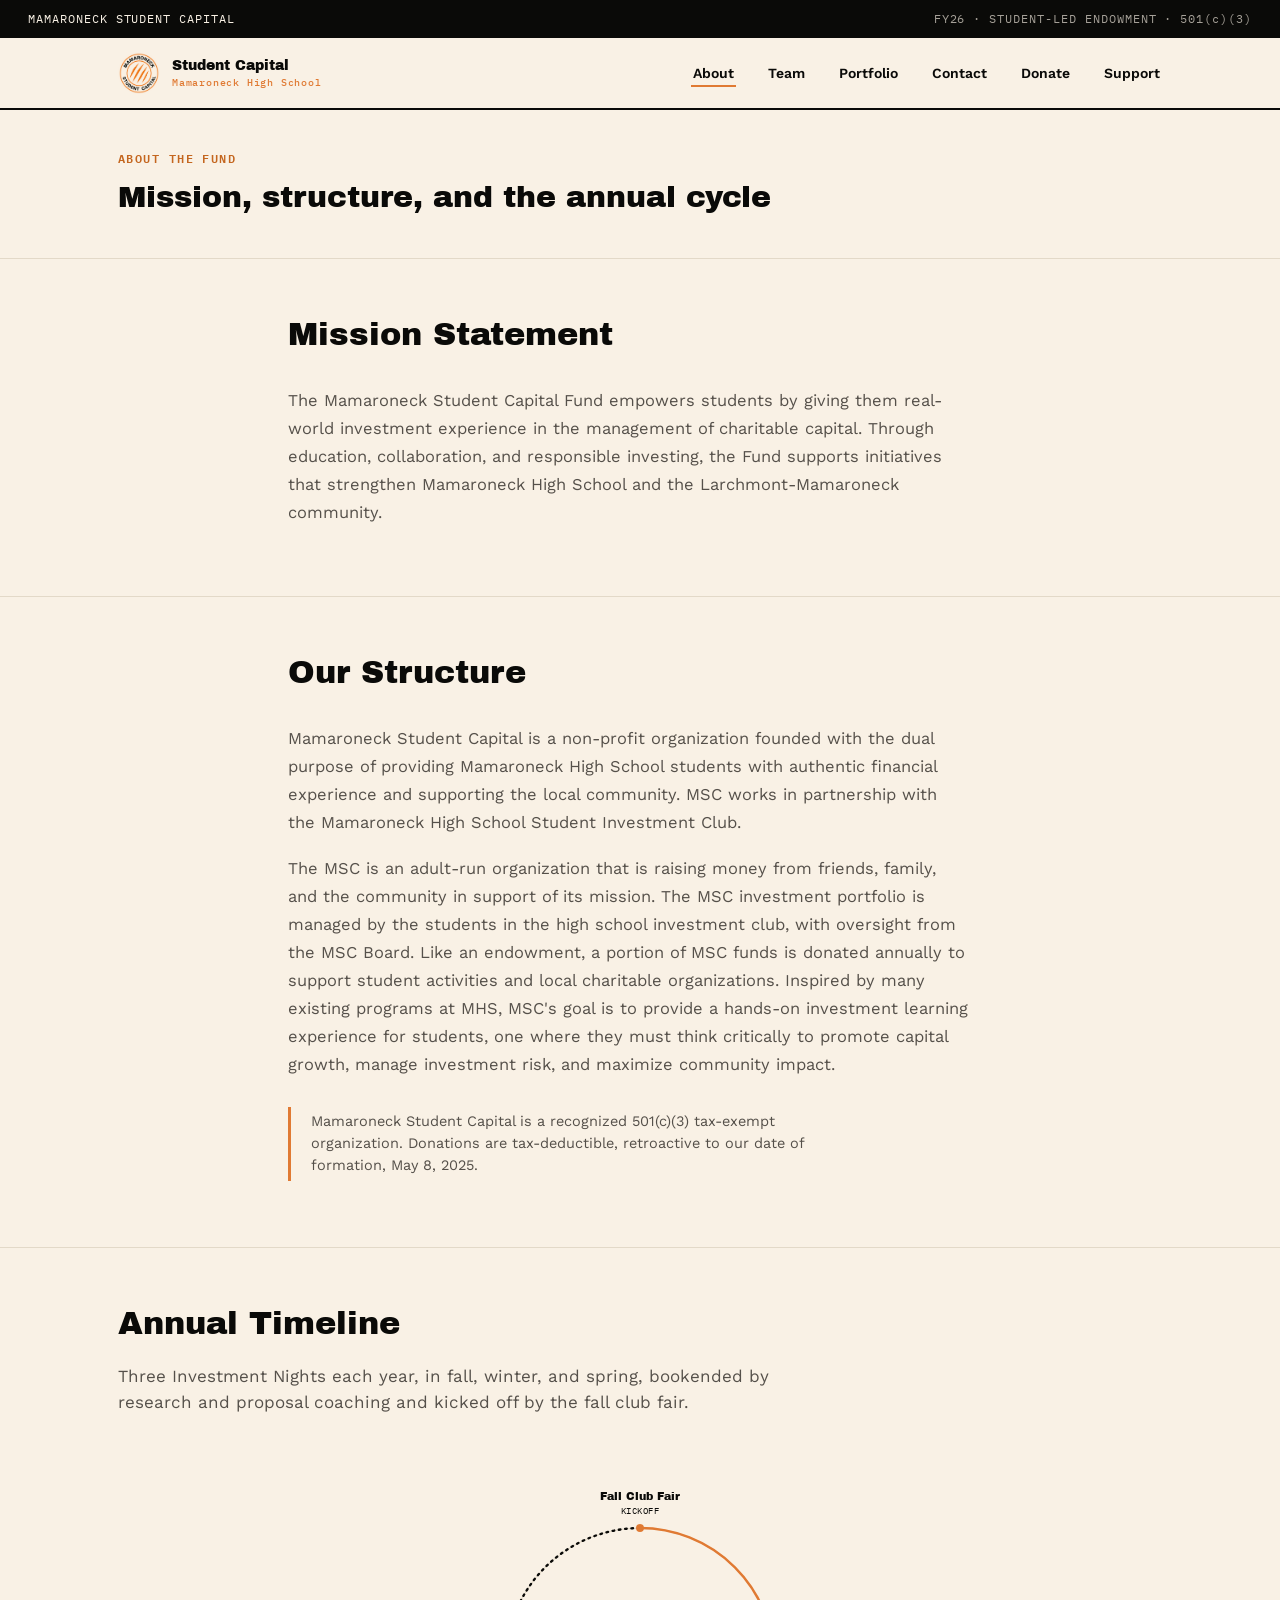
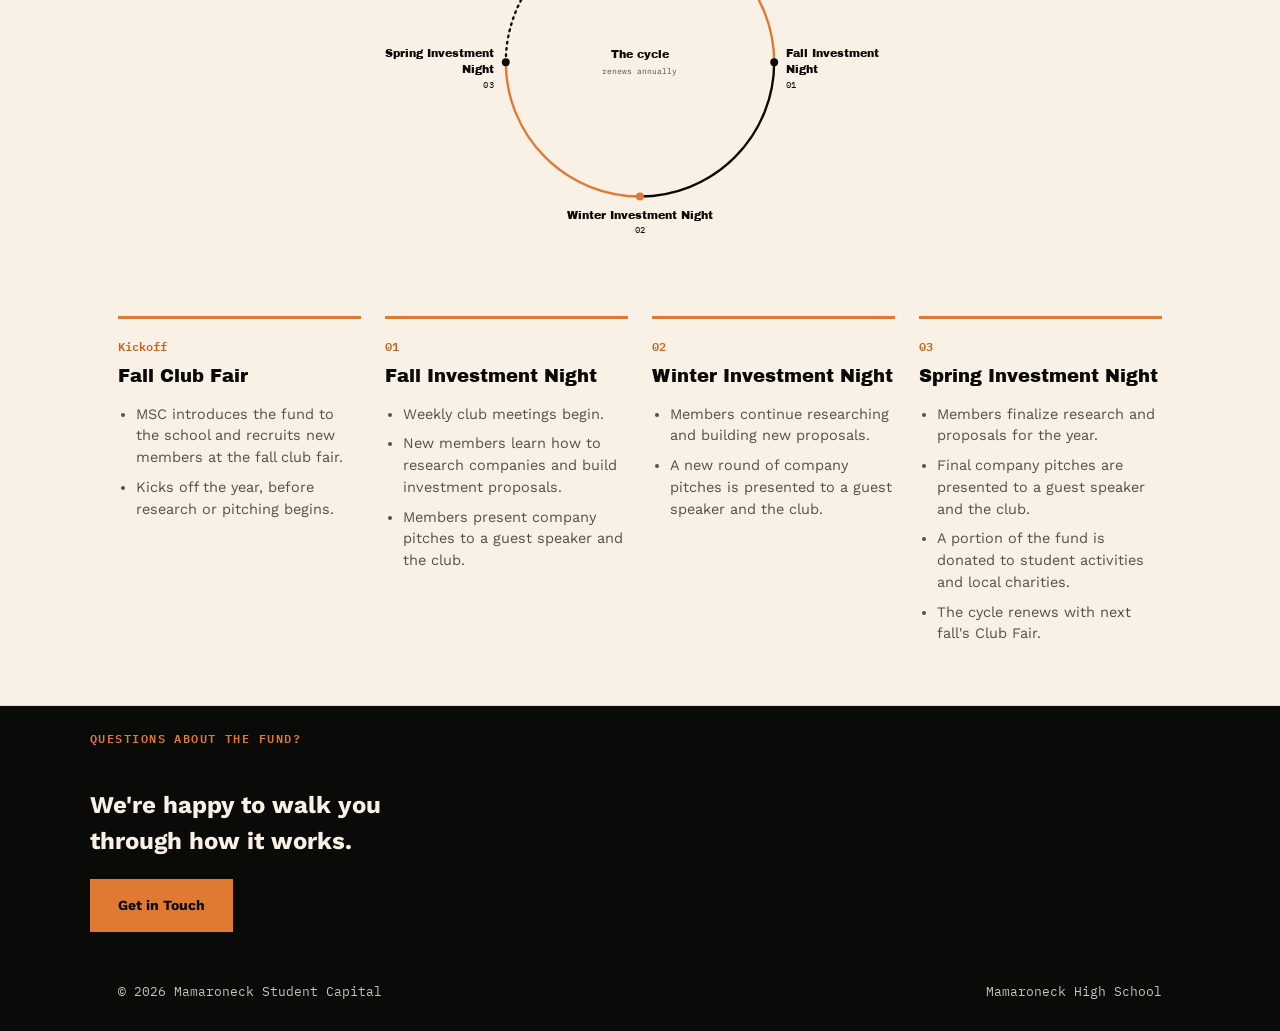
==== commit 4ddd6eb7: "Remove em dash punctuation from visible site copy Rewrote the 4 places using an em dash (&mdash;) as" ====
--- a/about.html
+++ b/about.html
@@ -61,7 +61,7 @@
   <section class="section">
     <div class="wrap">
       <h2>Annual Timeline</h2>
-      <p class="section-lede">Three Investment Nights a year &mdash; fall, winter, and spring &mdash; bookended by research and proposal coaching, kicked off each fall by the club fair.</p>
+      <p class="section-lede">Three Investment Nights each year, in fall, winter, and spring, bookended by research and proposal coaching and kicked off by the fall club fair.</p>
 
       <div class="cycle-wrap">
         <svg viewBox="0 0 760 520" xmlns="http://www.w3.org/2000/svg" role="img" aria-label="Annual cycle diagram: Fall Club Fair, Fall Investment Night, Winter Investment Night, Spring Investment Night">
